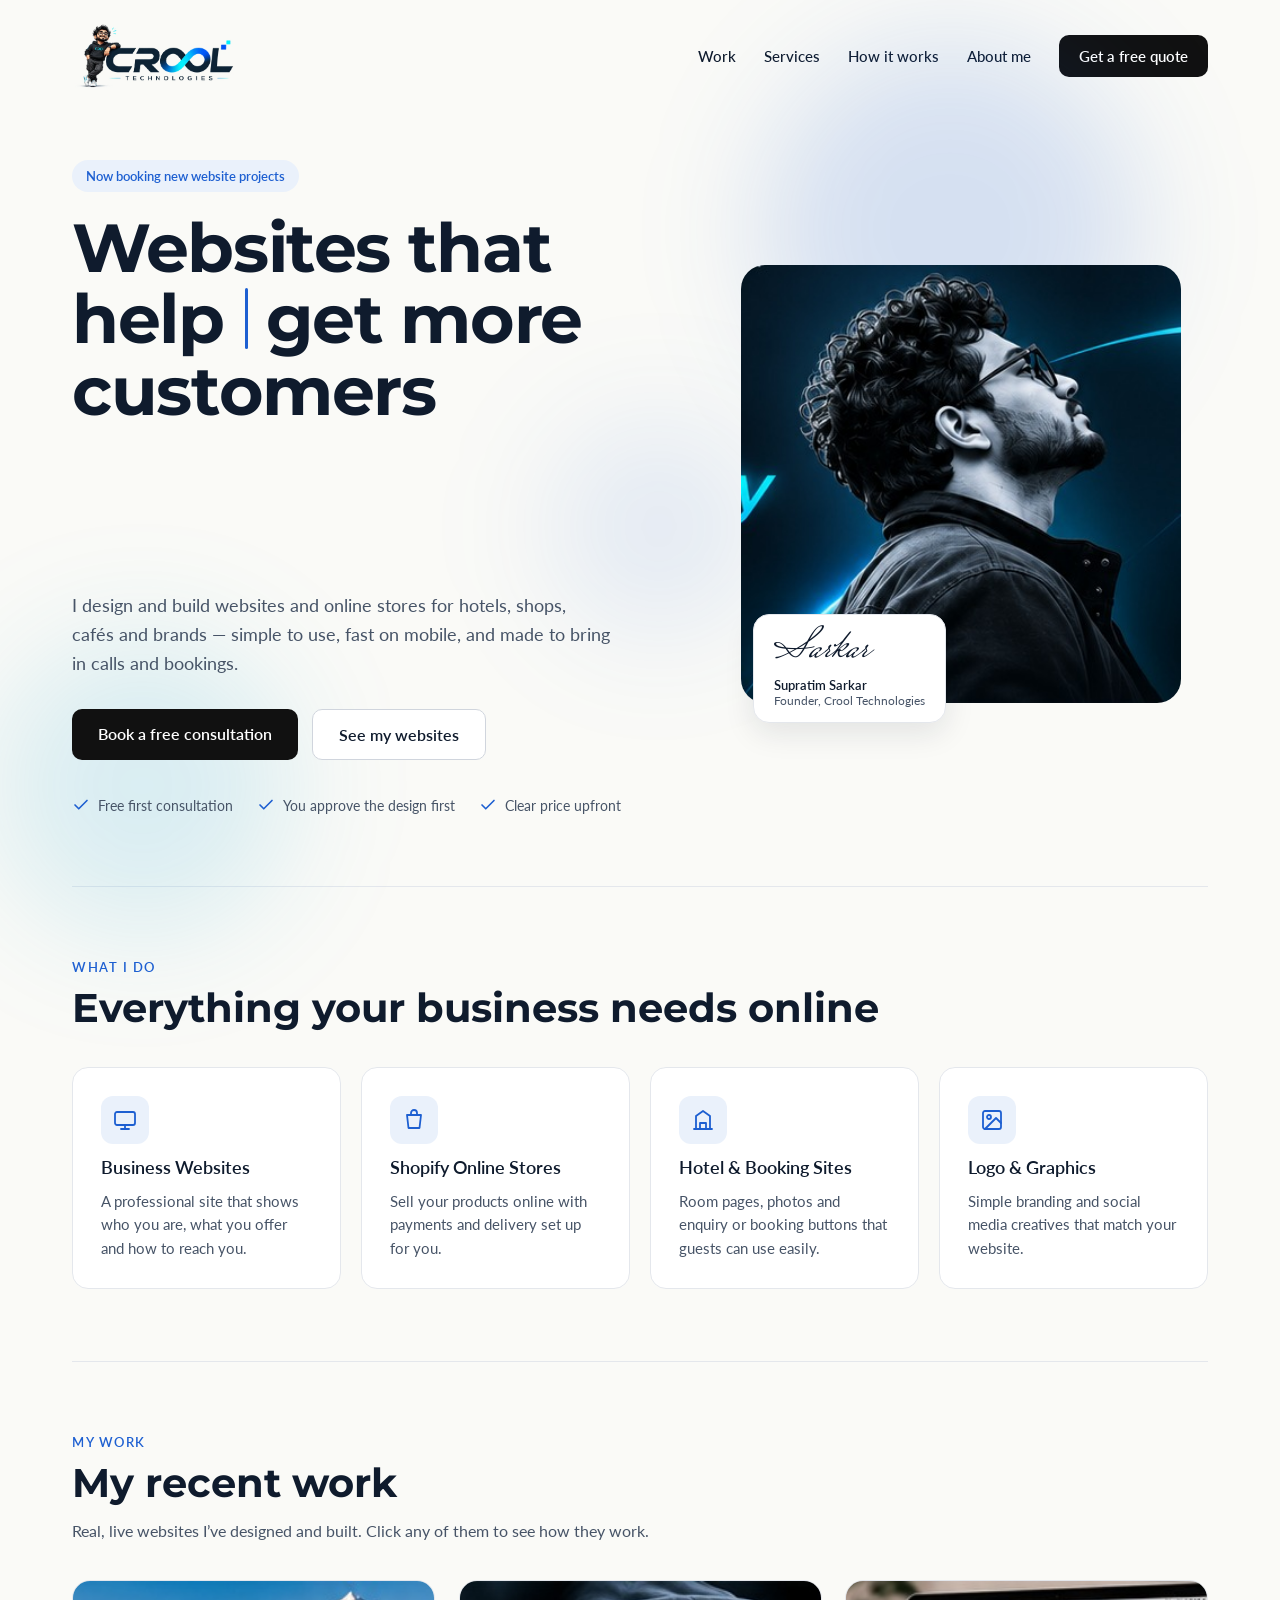
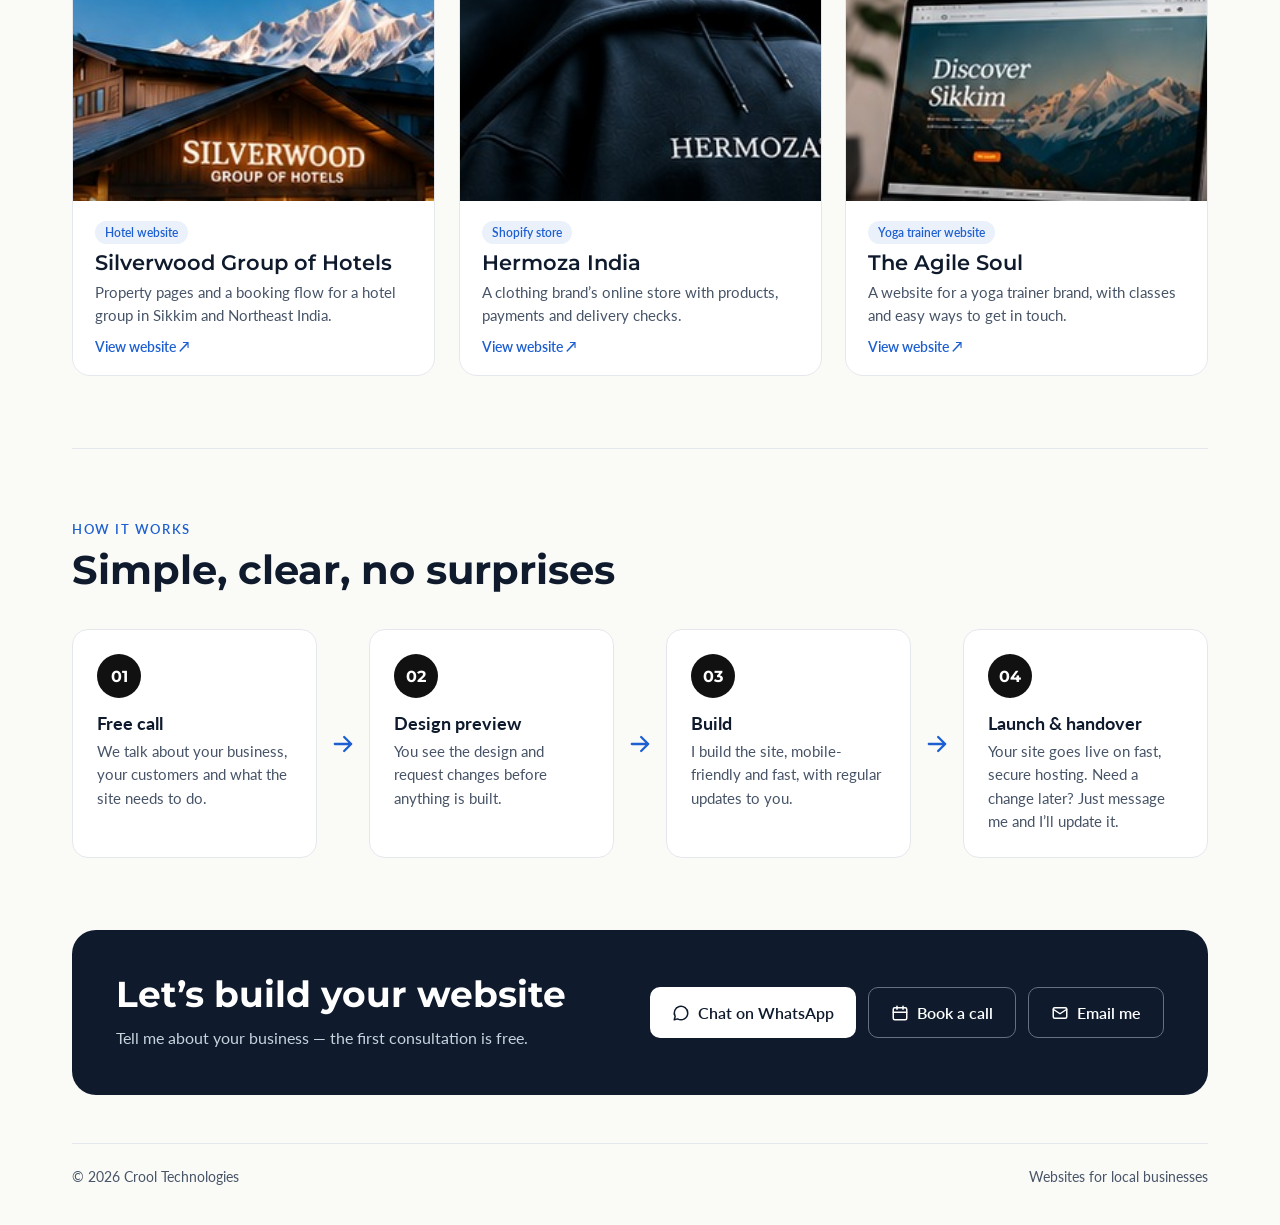
==== index.html @ 454e57e5 "Lock typing headline height; pause typing when off screen Co-Authored-By: Claude Opus 5.5 <noreply@a" ====
<!doctype html>
<html lang="en">
<head>
<meta charset="utf-8">
<meta name="viewport" content="width=device-width, initial-scale=1">
<title>Crool Technologies – Websites for Local Businesses</title>
<meta name="description" content="Crool Technologies by Supratim Sarkar builds websites and Shopify stores for local businesses – hotels, shops, cafés and brands. Free first consultation.">
<meta property="og:title" content="Crool Technologies – Websites for Local Businesses">
<meta property="og:description" content="Websites and online stores for hotels, shops, cafés and brands. Free first consultation.">
<meta property="og:image" content="assets/portrait.jpg">
<meta property="og:type" content="website">
<link rel="icon" href="assets/favicon.png">
<link rel="apple-touch-icon" href="assets/favicon.png">
<link rel="preconnect" href="https://fonts.googleapis.com">
<link rel="preconnect" href="https://fonts.gstatic.com" crossorigin>
<link rel="stylesheet" href="https://fonts.googleapis.com/css2?family=Lato:wght@400;700&family=Montserrat:wght@500;600;700&family=Mrs+Saint+Delafield&display=swap">
<style>
*{box-sizing:border-box}
html{scroll-behavior:smooth}
body{margin:0;background:#FAFAF7}
a{color:#1D5FD1;text-decoration:none}a:hover{color:#174BA6}
a[style*="background: #111111"]:hover{background:#333333 !important;color:#FFFFFF !important}
img{max-width:100%}

.site-header{display:flex;align-items:center;justify-content:space-between;gap:20px;padding:24px 0;position:relative}
.site-nav{display:flex;flex-wrap:wrap;align-items:center;gap:28px;font-size:15px;font-weight:500}
.menu-btn{display:none;background:none;border:1px solid #D0D5DD;border-radius:10px;width:46px;height:46px;align-items:center;justify-content:center;color:#0F1B2D;cursor:pointer}
.menu-btn .i-close{display:none}
.menu-btn[aria-expanded="true"] .i-open{display:none}
.menu-btn[aria-expanded="true"] .i-close{display:block}
.svc-grid{display:grid;grid-template-columns:repeat(4,minmax(0,1fr));gap:20px}
.svc-card{background:#FFF;border:1px solid #E4E7EC;border-radius:16px;padding:28px;display:flex;flex-direction:column;gap:12px}
.work-grid{display:grid;grid-template-columns:repeat(3,minmax(0,1fr));gap:24px}
.flow{list-style:none;margin:0;padding:0;display:flex;align-items:stretch;gap:12px}
.flow-step{flex:1 1 0;min-width:0;background:#FFF;border:1px solid #E4E7EC;border-radius:16px;padding:24px;position:relative}
.flow-num{display:inline-flex;align-items:center;justify-content:center;width:44px;height:44px;border-radius:999px;background:#111;color:#FFF;font-family:Montserrat,sans-serif;font-weight:700;font-size:16px}
.flow-step h3{margin:14px 0 6px;font-size:18px}
.flow-step p{margin:0;font-size:15px;line-height:1.55;color:#475467}
.flow-arrow{flex:0 0 auto;display:flex;align-items:center;color:#1D5FD1}
@media (max-width:1024px){
  .svc-grid{grid-template-columns:repeat(2,minmax(0,1fr))}
  .flow{flex-direction:column;align-items:stretch}
  .flow-arrow{justify-content:center;padding:2px 0}
  .flow-arrow svg{transform:rotate(90deg)}
}
@media (max-width:768px){
  .site-logo{height:50px !important}
  .menu-btn{display:flex}
  .site-nav{display:none;position:absolute;top:100%;left:0;right:0;z-index:50;flex-direction:column;align-items:stretch;gap:4px;background:#FFF;border:1px solid #E4E7EC;border-radius:16px;padding:12px;box-shadow:0 16px 40px rgba(15,27,45,.12)}
  .site-nav.open{display:flex}
  .site-nav a{padding:14px 12px !important;border-radius:10px;font-size:16px}
  .site-nav a:not([style*="#111111"]):hover{background:#F2F4F7}
  .site-nav a[style*="#111111"]{text-align:center;margin-top:6px}
  .hero-media{order:-1}
  .type-wrap{white-space:normal}
  .hero{gap:40px !important;padding-top:16px !important}
  .svc-grid{gap:12px}
  .svc-card{padding:18px;gap:10px}
  .svc-card h3{font-size:16px !important}
  .svc-card p{font-size:14px !important}
}
@media (max-width:768px){
  .work-grid{gap:10px}
  .work-card{border-radius:12px !important}
  .work-card img{height:96px !important}
  .work-card > div{padding:10px !important;gap:4px !important}
  .work-card > div > span,.work-card > div > div:nth-of-type(2){display:none !important}
  .work-card > div > div:first-of-type{font-size:13px !important;line-height:1.25}
  .work-card > div > div:last-of-type{font-size:12px !important;margin-top:2px !important}
}
@media (max-width:640px){
  section{padding-top:48px !important;padding-bottom:48px !important}
  #contact{padding:28px !important}
}
</style>
<script>if(!matchMedia('(prefers-reduced-motion: reduce)').matches)document.documentElement.classList.add('js-anim')</script>
<link rel="stylesheet" href="anim.css">
<script src="anim.js" defer></script>
</head>
<body>
<div style="font-family: Lato, system-ui, sans-serif; color: #0F1B2D; background: #FAFAF7; min-height: 100vh">
<div style="max-width: 1200px; margin: 0 auto; padding: 0 32px">

<header class="site-header">
<div style="display: flex; align-items: center; gap: 16px">
<a href="index.html" style="display: flex"><img src="assets/crool-logo.webp" alt="Crool Technologies" class="site-logo" width="507" height="200" style="height: 64px; width: auto; display: block"></a>
</div>
<button type="button" class="menu-btn" aria-label="Open menu" aria-expanded="false" aria-controls="site-nav">
<svg class="i-open" aria-hidden="true" width="26" height="26" viewBox="0 0 24 24" fill="none" stroke="currentColor" stroke-width="2" stroke-linecap="round"><path d="M4 7h16M4 12h16M4 17h16"></path></svg>
<svg class="i-close" aria-hidden="true" width="26" height="26" viewBox="0 0 24 24" fill="none" stroke="currentColor" stroke-width="2" stroke-linecap="round"><path d="M18 6 6 18M6 6l12 12"></path></svg>
</button>
<nav id="site-nav" class="site-nav" aria-label="Main">
<a href="#work" style="color: #0F1B2D; padding: 12px 0">Work</a>
<a href="#services" style="color: #0F1B2D; padding: 12px 0">Services</a>
<a href="#process" style="color: #0F1B2D; padding: 12px 0">How it works</a>
<a href="about.html" style="color: #0F1B2D; padding: 12px 0">About me</a>
<a href="#contact" style="background: #111111; color: #FFFFFF; font-weight: 600; border-radius: 10px; padding: 12px 20px">Get a free quote</a>
</nav>
</header>

<section class="hero" style="display: flex; flex-wrap: wrap; align-items: center; gap: 48px; padding: 48px 0 72px">
<span class="blob b1" data-parallax="-0.25" aria-hidden="true"></span><span class="blob b2" data-parallax="0.2" aria-hidden="true"></span><span class="blob b3" data-parallax="-0.12" aria-hidden="true"></span>
<div style="flex: 1 1 480px; min-width: 0">
<p style="display: inline-block; margin: 0 0 20px; font-size: 13px; font-weight: 600; color: #1D5FD1; background: #EAF1FB; border-radius: 999px; padding: 8px 14px">Now booking new website projects</p>
<h1 class="type-h1" aria-label="Websites that help local businesses get more customers" style="margin: 0; font-family: Montserrat, sans-serif; font-weight: 700; font-size: clamp(40px, 5.4vw, 68px); line-height: 1.05; letter-spacing: -0.02em">Websites that help <span class="type-wrap" aria-hidden="true"><span class="type-text" data-words="local businesses|dental clinics|make-up studios|crochet artists|fitness trainers|online stores">local businesses</span><span class="type-caret"></span></span> get more customers</h1>
<p style="margin: 22px 0 0; max-width: 540px; font-size: 18px; line-height: 1.6; color: #475467">I design and build websites and online stores for hotels, shops, cafés and brands — simple to use, fast on mobile, and made to bring in calls and bookings.</p>
<div style="display: flex; flex-wrap: wrap; gap: 14px; margin-top: 32px">
<a href="#book" data-open-booking style="background: #111111; color: #FFFFFF; font-weight: 600; border-radius: 10px; padding: 15px 26px">Book a free consultation</a>
<a href="#work" style="color: #0F1B2D; font-weight: 600; border: 1px solid #D0D5DD; background: #FFFFFF; border-radius: 10px; padding: 15px 26px">See my websites</a>
</div>
<div style="display: flex; flex-wrap: wrap; gap: 24px; margin-top: 36px; font-size: 14px; color: #475467">
<span style="display: flex; align-items: center; gap: 8px"><svg aria-hidden="true" width="18" height="18" viewBox="0 0 24 24" fill="none" stroke="#1D5FD1" stroke-width="2.2" stroke-linecap="round" stroke-linejoin="round"><path d="M20 6 9 17l-5-5"></path></svg>Free first consultation</span>
<span style="display: flex; align-items: center; gap: 8px"><svg aria-hidden="true" width="18" height="18" viewBox="0 0 24 24" fill="none" stroke="#1D5FD1" stroke-width="2.2" stroke-linecap="round" stroke-linejoin="round"><path d="M20 6 9 17l-5-5"></path></svg>You approve the design first</span>
<span style="display: flex; align-items: center; gap: 8px"><svg aria-hidden="true" width="18" height="18" viewBox="0 0 24 24" fill="none" stroke="#1D5FD1" stroke-width="2.2" stroke-linecap="round" stroke-linejoin="round"><path d="M20 6 9 17l-5-5"></path></svg>Clear price upfront</span>
</div>
</div>
<div class="hero-media" style="flex: 1 1 380px; min-width: 0; display: flex; justify-content: center">
<div data-parallax="-0.08" style="position: relative; width: 100%; max-width: 440px">
<img src="assets/portrait.jpg" alt="Supratim Sarkar" style="width: 100%; height: auto; display: block; border-radius: 24px">
<div style="position: absolute; left: 12px; bottom: -20px; background: #FFFFFF; border: 1px solid #E4E7EC; border-radius: 16px; padding: 14px 20px; box-shadow: 0 10px 30px rgba(15,27,45,0.10)">
<div style="font-family: 'Mrs Saint Delafield', cursive; font-size: 44px; line-height: 1; color: #0F1B2D">Sarkar</div>
<div style="font-size: 13px; font-weight: 600; margin-top: 4px">Supratim Sarkar</div>
<div style="font-size: 12px; color: #475467">Founder, Crool Technologies</div>
</div>
</div>
</div>
</section>

<section id="services" style="padding: 72px 0; border-top: 1px solid #E4E7EC">
<p style="margin: 0 0 10px; font-size: 13px; font-weight: 600; letter-spacing: 0.12em; color: #1D5FD1">WHAT I DO</p>
<h2 style="margin: 0 0 36px; font-family: Montserrat, sans-serif; font-size: 40px; line-height: 1.15">Everything your business needs online</h2>
<div class="svc-grid">
<div class="svc-card">
<div style="width: 48px; height: 48px; border-radius: 12px; background: #EAF1FB; display: flex; align-items: center; justify-content: center"><svg aria-hidden="true" width="24" height="24" viewBox="0 0 24 24" fill="none" stroke="#1D5FD1" stroke-width="1.8" stroke-linecap="round" stroke-linejoin="round"><rect x="2" y="4" width="20" height="13" rx="2"></rect><path d="M8 21h8M12 17v4"></path></svg></div>
<h3 style="margin: 0; font-size: 18px; font-weight: 600">Business Websites</h3>
<p style="margin: 0; font-size: 15px; line-height: 1.55; color: #475467">A professional site that shows who you are, what you offer and how to reach you.</p>
</div>
<div class="svc-card">
<div style="width: 48px; height: 48px; border-radius: 12px; background: #EAF1FB; display: flex; align-items: center; justify-content: center"><svg aria-hidden="true" width="24" height="24" viewBox="0 0 24 24" fill="none" stroke="#1D5FD1" stroke-width="1.8" stroke-linecap="round" stroke-linejoin="round"><path d="M5 7h14l-1.5 13h-11z"></path><path d="M9 7V5a3 3 0 0 1 6 0v2"></path></svg></div>
<h3 style="margin: 0; font-size: 18px; font-weight: 600">Shopify Online Stores</h3>
<p style="margin: 0; font-size: 15px; line-height: 1.55; color: #475467">Sell your products online with payments and delivery set up for you.</p>
</div>
<div class="svc-card">
<div style="width: 48px; height: 48px; border-radius: 12px; background: #EAF1FB; display: flex; align-items: center; justify-content: center"><svg aria-hidden="true" width="24" height="24" viewBox="0 0 24 24" fill="none" stroke="#1D5FD1" stroke-width="1.8" stroke-linecap="round" stroke-linejoin="round"><path d="M3 21h18M5 21V8l7-5 7 5v13"></path><path d="M9 21v-6h6v6"></path></svg></div>
<h3 style="margin: 0; font-size: 18px; font-weight: 600">Hotel &amp; Booking Sites</h3>
<p style="margin: 0; font-size: 15px; line-height: 1.55; color: #475467">Room pages, photos and enquiry or booking buttons that guests can use easily.</p>
</div>
<div class="svc-card">
<div style="width: 48px; height: 48px; border-radius: 12px; background: #EAF1FB; display: flex; align-items: center; justify-content: center"><svg aria-hidden="true" width="24" height="24" viewBox="0 0 24 24" fill="none" stroke="#1D5FD1" stroke-width="1.8" stroke-linecap="round" stroke-linejoin="round"><rect x="3" y="3" width="18" height="18" rx="2"></rect><circle cx="9" cy="9" r="2"></circle><path d="m21 15-5-5L5 21"></path></svg></div>
<h3 style="margin: 0; font-size: 18px; font-weight: 600">Logo &amp; Graphics</h3>
<p style="margin: 0; font-size: 15px; line-height: 1.55; color: #475467">Simple branding and social media creatives that match your website.</p>
</div>
</div>
</section>

<section id="work" style="padding: 72px 0; border-top: 1px solid #E4E7EC">
<p style="margin: 0 0 10px; font-size: 13px; font-weight: 600; letter-spacing: 0.12em; color: #1D5FD1">MY WORK</p>
<h2 style="margin: 0 0 12px; font-family: Montserrat, sans-serif; font-size: 40px; line-height: 1.15">My recent work</h2>
<p style="margin: 0 0 36px; max-width: 620px; font-size: 16px; line-height: 1.6; color: #475467">Real, live websites I’ve designed and built. Click any of them to see how they work.</p>
<div class="work-grid">
<a href="https://www.silverwoodhotels.com" target="_blank" rel="noopener" class="work-card" style="display: block; color: #0F1B2D; background: #FFFFFF; border: 1px solid #E4E7EC; border-radius: 18px; overflow: hidden">
<img loading="lazy" src="assets/silverwood.jpg" alt="Silverwood Group of Hotels website" style="width: 100%; height: 220px; object-fit: cover; display: block">
<div style="padding: 20px 22px; display: flex; flex-direction: column; gap: 6px">
<span style="align-self: flex-start; font-size: 12px; font-weight: 600; color: #1D5FD1; background: #EAF1FB; border-radius: 999px; padding: 4px 10px">Hotel website</span>
<div style="font-family: Montserrat, sans-serif; font-size: 21px; font-weight: 600">Silverwood Group of Hotels</div>
<div style="font-size: 15px; line-height: 1.5; color: #475467">Property pages and a booking flow for a hotel group in Sikkim and Northeast India.</div>
<div style="font-size: 14px; font-weight: 600; color: #1D5FD1; margin-top: 6px">View website ↗</div>
</div>
</a>
<a href="https://www.hermozaindia.com" target="_blank" rel="noopener" class="work-card" style="display: block; color: #0F1B2D; background: #FFFFFF; border: 1px solid #E4E7EC; border-radius: 18px; overflow: hidden">
<img loading="lazy" src="assets/hermoza.jpg" alt="Hermoza India Shopify store" style="width: 100%; height: 220px; object-fit: cover; display: block">
<div style="padding: 20px 22px; display: flex; flex-direction: column; gap: 6px">
<span style="align-self: flex-start; font-size: 12px; font-weight: 600; color: #1D5FD1; background: #EAF1FB; border-radius: 999px; padding: 4px 10px">Shopify store</span>
<div style="font-family: Montserrat, sans-serif; font-size: 21px; font-weight: 600">Hermoza India</div>
<div style="font-size: 15px; line-height: 1.5; color: #475467">A clothing brand’s online store with products, payments and delivery checks.</div>
<div style="font-size: 14px; font-weight: 600; color: #1D5FD1; margin-top: 6px">View website ↗</div>
</div>
</a>
<a href="https://www.theagilesoul.com" target="_blank" rel="noopener" class="work-card" style="display: block; color: #0F1B2D; background: #FFFFFF; border: 1px solid #E4E7EC; border-radius: 18px; overflow: hidden">
<img loading="lazy" src="assets/sikkim.jpg" alt="The Agile Soul yoga website" style="width: 100%; height: 220px; object-fit: cover; display: block">
<div style="padding: 20px 22px; display: flex; flex-direction: column; gap: 6px">
<span style="align-self: flex-start; font-size: 12px; font-weight: 600; color: #1D5FD1; background: #EAF1FB; border-radius: 999px; padding: 4px 10px">Yoga trainer website</span>
<div style="font-family: Montserrat, sans-serif; font-size: 21px; font-weight: 600">The Agile Soul</div>
<div style="font-size: 15px; line-height: 1.5; color: #475467">A website for a yoga trainer brand, with classes and easy ways to get in touch.</div>
<div style="font-size: 14px; font-weight: 600; color: #1D5FD1; margin-top: 6px">View website ↗</div>
</div>
</a>
</div>
</section>

<section id="process" style="padding: 72px 0; border-top: 1px solid #E4E7EC">
<p style="margin: 0 0 10px; font-size: 13px; font-weight: 600; letter-spacing: 0.12em; color: #1D5FD1">HOW IT WORKS</p>
<h2 style="margin: 0 0 36px; font-family: Montserrat, sans-serif; font-size: 40px; line-height: 1.15">Simple, clear, no surprises</h2>
<ol class="flow">
<li class="flow-step"><span class="flow-num">01</span><h3>Free call</h3><p>We talk about your business, your customers and what the site needs to do.</p></li>
<li class="flow-arrow" aria-hidden="true"><svg width="28" height="28" viewBox="0 0 24 24" fill="none" stroke="currentColor" stroke-width="2" stroke-linecap="round" stroke-linejoin="round"><path d="M5 12h14M13 6l6 6-6 6"></path></svg></li>
<li class="flow-step"><span class="flow-num">02</span><h3>Design preview</h3><p>You see the design and request changes before anything is built.</p></li>
<li class="flow-arrow" aria-hidden="true"><svg width="28" height="28" viewBox="0 0 24 24" fill="none" stroke="currentColor" stroke-width="2" stroke-linecap="round" stroke-linejoin="round"><path d="M5 12h14M13 6l6 6-6 6"></path></svg></li>
<li class="flow-step"><span class="flow-num">03</span><h3>Build</h3><p>I build the site, mobile-friendly and fast, with regular updates to you.</p></li>
<li class="flow-arrow" aria-hidden="true"><svg width="28" height="28" viewBox="0 0 24 24" fill="none" stroke="currentColor" stroke-width="2" stroke-linecap="round" stroke-linejoin="round"><path d="M5 12h14M13 6l6 6-6 6"></path></svg></li>
<li class="flow-step"><span class="flow-num">04</span><h3>Launch &amp; handover</h3><p>Your site goes live on fast, secure hosting. Need a change later? Just message me and I’ll update it.</p></li>
</ol>
</section>



<section id="contact" style="display: flex; flex-wrap: wrap; gap: 28px; align-items: center; justify-content: space-between; padding: 44px; margin-bottom: 48px; border-radius: 24px; background: #0F1B2D; color: #FFFFFF">
<div style="flex: 1 1 360px">
<h2 style="margin: 0 0 10px; font-family: Montserrat, sans-serif; font-size: 36px; line-height: 1.15">Let’s build your website</h2>
<p style="margin: 0; font-size: 16px; line-height: 1.6; color: #C7D2DE">Tell me about your business — the first consultation is free.</p>
</div>
<div style="display: flex; flex-wrap: wrap; gap: 12px">
<a href="https://wa.me/919676737016" style="display: flex; align-items: center; gap: 8px; background: #FFFFFF; color: #0F1B2D; font-weight: 600; border-radius: 10px; padding: 15px 22px"><svg aria-hidden="true" width="18" height="18" viewBox="0 0 24 24" fill="none" stroke="currentColor" stroke-width="2" stroke-linecap="round" stroke-linejoin="round"><path d="M21 12a9 9 0 0 1-13.5 7.8L3 21l1.2-4.4A9 9 0 1 1 21 12z"></path></svg>Chat on WhatsApp</a>
<a href="#book" data-open-booking style="display: flex; align-items: center; gap: 8px; color: #FFFFFF; font-weight: 600; border: 1px solid #667085; border-radius: 10px; padding: 15px 22px"><svg aria-hidden="true" width="18" height="18" viewBox="0 0 24 24" fill="none" stroke="currentColor" stroke-width="2" stroke-linecap="round" stroke-linejoin="round"><rect x="3" y="5" width="18" height="16" rx="2"></rect><path d="M16 3v4M8 3v4M3 11h18"></path></svg>Book a call</a>
<a href="mailto:supratimsarkar1@gmail.com" style="display: flex; align-items: center; gap: 8px; color: #FFFFFF; font-weight: 600; border: 1px solid #667085; border-radius: 10px; padding: 15px 22px"><svg aria-hidden="true" width="18" height="18" viewBox="0 0 24 24" fill="none" stroke="currentColor" stroke-width="2" stroke-linecap="round" stroke-linejoin="round"><rect x="3" y="5" width="18" height="14" rx="2"></rect><path d="m3 7 9 6 9-6"></path></svg>Email me</a>
</div>
</section>

<footer style="display: flex; flex-wrap: wrap; justify-content: space-between; gap: 12px; padding: 24px 0 40px; border-top: 1px solid #E4E7EC; font-size: 14px; color: #475467">
<span>© 2026 Crool Technologies</span>
<span>Websites for local businesses</span>
</footer>

</div>
</div>
<dialog id="booking" aria-labelledby="booking-title">
<form id="booking-form" novalidate>
<div class="bk-head">
<h2 id="booking-title">Book a call</h2>
<button type="button" class="bk-close" aria-label="Close" data-close-booking>
<svg aria-hidden="true" width="22" height="22" viewBox="0 0 24 24" fill="none" stroke="currentColor" stroke-width="2" stroke-linecap="round"><path d="M18 6 6 18M6 6l12 12"></path></svg>
</button>
</div>
<p class="bk-sub">Fill this in and tap <strong>Book now</strong>. WhatsApp will open with your details ready to send.</p>

<div class="bk-row">
<div class="bk-field"><label for="bk-first">First name</label><input id="bk-first" name="first" autocomplete="given-name" required></div>
<div class="bk-field"><label for="bk-last">Last name</label><input id="bk-last" name="last" autocomplete="family-name" required></div>
</div>

<div class="bk-field">
<label for="bk-country">Country</label>
<select id="bk-country" name="country" required><option value="">Loading…</option></select>
</div>

<div class="bk-row">
<div class="bk-field">
<label for="bk-state">State</label>
<select id="bk-state" name="state" required disabled><option value="">Select country first</option></select>
<input id="bk-state-text" name="state_text" placeholder="Type your state" hidden>
</div>
<div class="bk-field">
<label for="bk-city">City</label>
<select id="bk-city" name="city" required disabled><option value="">Select state first</option></select>
<input id="bk-city-text" name="city_text" placeholder="Type your city" hidden>
</div>
</div>

<div class="bk-field">
<label for="bk-phone">WhatsApp number</label>
<div class="bk-phone"><span id="bk-dial">+91</span><input id="bk-phone" name="phone" type="tel" inputmode="numeric" autocomplete="tel-national" placeholder="98765 43210" required></div>
</div>

<div class="bk-field">
<label for="bk-type">Business type</label>
<select id="bk-type" name="type" required>
<option value="">Select your business type</option>
<option>Dental clinic</option>
<option>Make-up studio</option>
<option>Crochet artist</option>
<option>Fitness trainer</option>
<option>E-commerce</option>
<option value="Others">Others</option>
</select>
<input id="bk-type-other" name="type_other" placeholder="Tell me your business type" hidden>
</div>

<fieldset class="bk-field">
<legend>Service needed <span class="bk-hint">(choose one or more)</span></legend>
<div class="bk-checks">
<label><input type="checkbox" name="service" value="Website"> Website</label>
<label><input type="checkbox" name="service" value="Online store"> Online store</label>
<label><input type="checkbox" name="service" value="Banners / flyers"> Banners / flyers</label>
<label><input type="checkbox" name="service" value="Social media posts"> Social media posts</label>
<label id="bk-reels" hidden><input type="checkbox" name="service" value="Reels"> Reels</label>
</div>
</fieldset>

<p id="bk-error" class="bk-error" role="alert"></p>
<button type="submit" class="bk-submit">Book now</button>
</form>
</dialog>

<style>
#booking{border:none;border-radius:20px;padding:0;width:min(560px,calc(100vw - 24px));max-height:calc(100vh - 24px);color:#0F1B2D;font-family:Lato,system-ui,sans-serif;box-shadow:0 24px 60px rgba(15,27,45,.25)}
#booking::backdrop{background:rgba(15,27,45,.55)}
#booking form{padding:28px;display:flex;flex-direction:column;gap:16px}
.bk-head{display:flex;justify-content:space-between;align-items:center}
.bk-head h2{margin:0;font-family:Montserrat,sans-serif;font-size:28px}
.bk-close{background:none;border:none;color:#475467;width:44px;height:44px;border-radius:10px;cursor:pointer;display:flex;align-items:center;justify-content:center}
.bk-close:hover{background:#F2F4F7}
.bk-sub{margin:-6px 0 0;font-size:15px;line-height:1.5;color:#475467}
.bk-row{display:grid;grid-template-columns:repeat(2,minmax(0,1fr));gap:14px}
.bk-field{display:flex;flex-direction:column;gap:6px;border:none;margin:0;padding:0;min-width:0}
.bk-field label,.bk-field legend{font-size:14px;font-weight:600;padding:0}
.bk-hint{font-weight:400;color:#475467}
#booking input:not([type=checkbox]),#booking select{font:inherit;font-size:16px;color:#0F1B2D;background:#FFF;border:1px solid #D0D5DD;border-radius:10px;padding:12px 14px;width:100%;box-sizing:border-box;min-height:46px}
#booking input:focus,#booking select:focus{outline:2px solid #1D5FD1;outline-offset:1px;border-color:#1D5FD1}
#booking select:disabled{background:#F2F4F7;color:#667085}
.bk-phone{display:flex;align-items:stretch}
.bk-phone span{display:flex;align-items:center;padding:0 12px;border:1px solid #D0D5DD;border-right:none;border-radius:10px 0 0 10px;background:#F2F4F7;font-size:16px;color:#475467}
.bk-phone input{border-radius:0 10px 10px 0 !important}
.bk-checks{display:grid;grid-template-columns:repeat(2,minmax(0,1fr));gap:8px;margin-top:8px}
.bk-checks label{display:flex;align-items:center;gap:10px;font-weight:500;font-size:15px;border:1px solid #D0D5DD;border-radius:10px;padding:12px;cursor:pointer;min-height:44px;box-sizing:border-box}
.bk-checks label:has(input:checked){border-color:#1D5FD1;background:#EAF1FB}
.bk-checks input{width:18px;height:18px;accent-color:#1D5FD1;margin:0}
.bk-checks label[hidden]{display:none}
.bk-error{margin:0;color:#B42318;font-size:14px;min-height:1px}
.bk-submit{font:inherit;font-size:16px;font-weight:600;background:#111111;color:#FFF;border:none;border-radius:10px;padding:15px;cursor:pointer;min-height:48px}
.bk-submit:hover{background:#333}
.bk-open{font:inherit;cursor:pointer}
@media (max-width:520px){.bk-row,.bk-checks{grid-template-columns:1fr}#booking form{padding:22px}}
</style>

<script>
(function(){
  var WA_NUMBER = '919676737016';
  var dlg = document.getElementById('booking');
  var form = document.getElementById('booking-form');
  var $ = function(id){ return document.getElementById(id); };
  var country = $('bk-country'), state = $('bk-state'), city = $('bk-city');
  var stateText = $('bk-state-text'), cityText = $('bk-city-text');
  var countries = [], states = [], loaded = false;

  function opts(sel, list, placeholder){
    sel.innerHTML = '';
    var o = document.createElement('option'); o.value = ''; o.textContent = placeholder; sel.appendChild(o);
    list.forEach(function(v){ var x = document.createElement('option'); x.value = v; x.textContent = v; sel.appendChild(x); });
  }
  function useText(sel, input, on){
    sel.hidden = on; sel.disabled = on || sel.disabled; sel.required = !on;
    input.hidden = !on; input.required = on; if(!on) input.value = '';
  }
  function cityName(){ return city.hidden ? cityText.value.trim() : city.value; }
  function updateReels(){
    var show = cityName().toLowerCase() === 'siliguri';
    var box = $('bk-reels'); box.hidden = !show;
    if(!show) box.querySelector('input').checked = false;
  }

  function loadCountries(){
    if(loaded) return; loaded = true;
    fetch('data/countries.json').then(function(r){ return r.json(); }).then(function(list){
      countries = list.sort(function(a,b){ return a.n.localeCompare(b.n); });
      country.innerHTML = '';
      var o = document.createElement('option'); o.value=''; o.textContent='Select your country'; country.appendChild(o);
      countries.forEach(function(c){ var x=document.createElement('option'); x.value=c.c; x.textContent=c.n; country.appendChild(x); });
      country.value = 'IN'; onCountry();
    }).catch(function(){ loaded = false; country.innerHTML = '<option value="">Could not load. Close and try again.</option>'; });
  }

  function onCountry(){
    var c = countries.find(function(x){ return x.c === country.value; });
    $('bk-dial').textContent = c && c.p ? '+' + c.p : '+';
    states = [];
    useText(state, stateText, false); useText(city, cityText, false);
    opts(state, [], c ? 'Loading…' : 'Select country first'); state.disabled = true;
    opts(city, [], 'Select state first'); city.disabled = true;
    updateReels();
    if(!c) return;
    fetch('data/' + c.c + '.json').then(function(r){ return r.json(); }).then(function(list){
      if(country.value !== c.c) return;
      states = list;
      if(!list.length){ useText(state, stateText, true); useText(city, cityText, true); return; }
      opts(state, list.map(function(s){ return s.n; }), 'Select your state'); state.disabled = false;
    }).catch(function(){ useText(state, stateText, true); useText(city, cityText, true); });
  }

  function onState(){
    var s = states.find(function(x){ return x.n === state.value; });
    useText(city, cityText, false);
    if(!s){ opts(city, [], 'Select state first'); city.disabled = true; updateReels(); return; }
    if(!s.ci.length){ useText(city, cityText, true); updateReels(); return; }
    opts(city, s.ci, 'Select your city'); city.disabled = false; updateReels();
  }

  country.addEventListener('change', onCountry);
  state.addEventListener('change', onState);
  city.addEventListener('change', updateReels);
  cityText.addEventListener('input', updateReels);
  $('bk-type').addEventListener('change', function(){
    var other = this.value === 'Others', f = $('bk-type-other');
    f.hidden = !other; f.required = other; if(other) f.focus(); else f.value = '';
  });

  document.querySelectorAll('[data-open-booking]').forEach(function(b){
    b.addEventListener('click', function(e){ e.preventDefault(); loadCountries(); dlg.showModal(); $('bk-first').focus(); });
  });
  document.querySelectorAll('[data-close-booking]').forEach(function(b){ b.addEventListener('click', function(){ dlg.close(); }); });
  dlg.addEventListener('click', function(e){ if(e.target === dlg) dlg.close(); });
  if(location.hash === '#book'){ loadCountries(); dlg.showModal(); history.replaceState(null, '', location.pathname); }

  function listJoin(a){
    if(a.length < 2) return a.join('');
    return a.slice(0, -1).join(', ') + ' and ' + a[a.length - 1];
  }

  form.addEventListener('submit', function(e){
    e.preventDefault();
    var err = $('bk-error'); err.textContent = '';
    var first = $('bk-first').value.trim(), last = $('bk-last').value.trim();
    var phone = $('bk-phone').value.replace(/[^0-9]/g, '');
    var type = $('bk-type').value === 'Others' ? $('bk-type-other').value.trim() : $('bk-type').value;
    var cName = country.value ? country.options[country.selectedIndex].text : '';
    var sName = state.hidden ? stateText.value.trim() : state.value;
    var ctName = cityName();
    var services = Array.prototype.map.call(form.querySelectorAll('input[name=service]:checked'), function(i){ return i.value; });

    var missing = [];
    if(!first) missing.push('first name');
    if(!last) missing.push('last name');
    if(!cName) missing.push('country');
    if(!sName) missing.push('state');
    if(!ctName) missing.push('city');
    if(phone.length < 6 || phone.length > 15) missing.push('a valid WhatsApp number');
    if(!type) missing.push('business type');
    if(!services.length) missing.push('at least one service');
    if(missing.length){ err.textContent = 'Please add your ' + listJoin(missing) + '.'; return; }

    var msg = [
      'Hello Sarkar,',
      '',
      'I would like to book a call to discuss a project with Crool Technologies. Here are my details:',
      '',
      '*Name:* ' + first + ' ' + last,
      '*WhatsApp:* ' + $('bk-dial').textContent + ' ' + phone,
      '*Business type:* ' + type,
      '*Location:* ' + ctName + ', ' + sName + ', ' + cName,
      '*Services needed:* ' + listJoin(services),
      '',
      'Please let me know a convenient time for the call.',
      '',
      'Thank you,',
      first
    ].join('\n');

    window.open('https://wa.me/' + WA_NUMBER + '?text=' + encodeURIComponent(msg), '_blank', 'noopener');
    dlg.close();
  });
})();
</script>


<script>
(function(){
  var btn=document.querySelector('.menu-btn'), nav=document.getElementById('site-nav');
  if(!btn||!nav) return;
  function set(open){ nav.classList.toggle('open',open); btn.setAttribute('aria-expanded',open); btn.setAttribute('aria-label',open?'Close menu':'Open menu'); }
  btn.addEventListener('click',function(){ set(!nav.classList.contains('open')); });
  nav.addEventListener('click',function(e){ if(e.target.closest('a')) set(false); });
  document.addEventListener('keydown',function(e){ if(e.key==='Escape') set(false); });
  document.addEventListener('click',function(e){ if(!e.target.closest('.site-header')) set(false); });
})();
</script>
</body>
</html>
---- anim.css ----
/* Crool animations: scroll reveal, typing headline, parallax depth */
html,body{overflow-x:clip}

/* 1. Scroll reveal */
.js-anim [data-reveal]{opacity:0;transform:translateY(28px);transition:opacity .7s cubic-bezier(.2,.7,.2,1),transform .7s cubic-bezier(.2,.7,.2,1);transition-delay:var(--d,0ms);will-change:opacity,transform}
.js-anim [data-reveal="left"]{transform:translateX(-36px)}
.js-anim [data-reveal="right"]{transform:translateX(36px)}
.js-anim [data-reveal="zoom"]{transform:scale(.94)}
.js-anim [data-reveal].in{opacity:1;transform:none}
.js-anim .rw{display:inline-block;opacity:0;transform:translateY(.45em);transition:opacity .6s ease,transform .6s cubic-bezier(.2,.7,.2,1);transition-delay:var(--d,0ms)}
.js-anim .words-in .rw{opacity:1;transform:none}

/* 4. Typing headline */
.type-wrap{white-space:nowrap}
.type-text{color:#1D5FD1}
.type-caret{display:inline-block;width:3px;height:.9em;margin-left:4px;background:#1D5FD1;vertical-align:-.08em;border-radius:2px;animation:caret 1s steps(1) infinite}
@keyframes caret{50%{opacity:0}}

/* 5. Parallax depth */
.hero,.about-hero{position:relative;isolation:isolate}
.blob{position:absolute;z-index:-1;border-radius:50%;filter:blur(60px);pointer-events:none;will-change:transform}
.blob.b1{width:380px;height:380px;background:rgba(29,95,209,.16);top:-60px;right:6%}
.blob.b2{width:300px;height:300px;background:rgba(27,163,214,.14);bottom:-40px;left:-80px}
.blob.b3{width:220px;height:220px;background:rgba(29,95,209,.10);top:40%;left:42%}
[data-parallax]{will-change:transform}

/* Hover zoom on portfolio images */
.work-card{transition:transform .35s ease,box-shadow .35s ease}
.work-card img{transition:transform .6s cubic-bezier(.2,.7,.2,1)}
.work-card:hover img{transform:scale(1.07)}
.work-card:hover{transform:translateY(-4px);box-shadow:0 18px 40px rgba(15,27,45,.12)}
.svc-card,.flow-step,.hobbies-strip .pillar{transition:transform .3s ease,box-shadow .3s ease}
.svc-card:hover,.flow-step:hover{transform:translateY(-4px);box-shadow:0 14px 34px rgba(15,27,45,.08)}

@media (prefers-reduced-motion:reduce){
  .js-anim [data-reveal],.js-anim .rw{opacity:1 !important;transform:none !important;transition:none !important}
  [data-parallax],.blob{transform:none !important}
  .type-caret{animation:none}
  .work-card,.work-card img,.svc-card,.flow-step{transition:none !important}
  .work-card:hover img,.work-card:hover,.svc-card:hover,.flow-step:hover{transform:none}
}
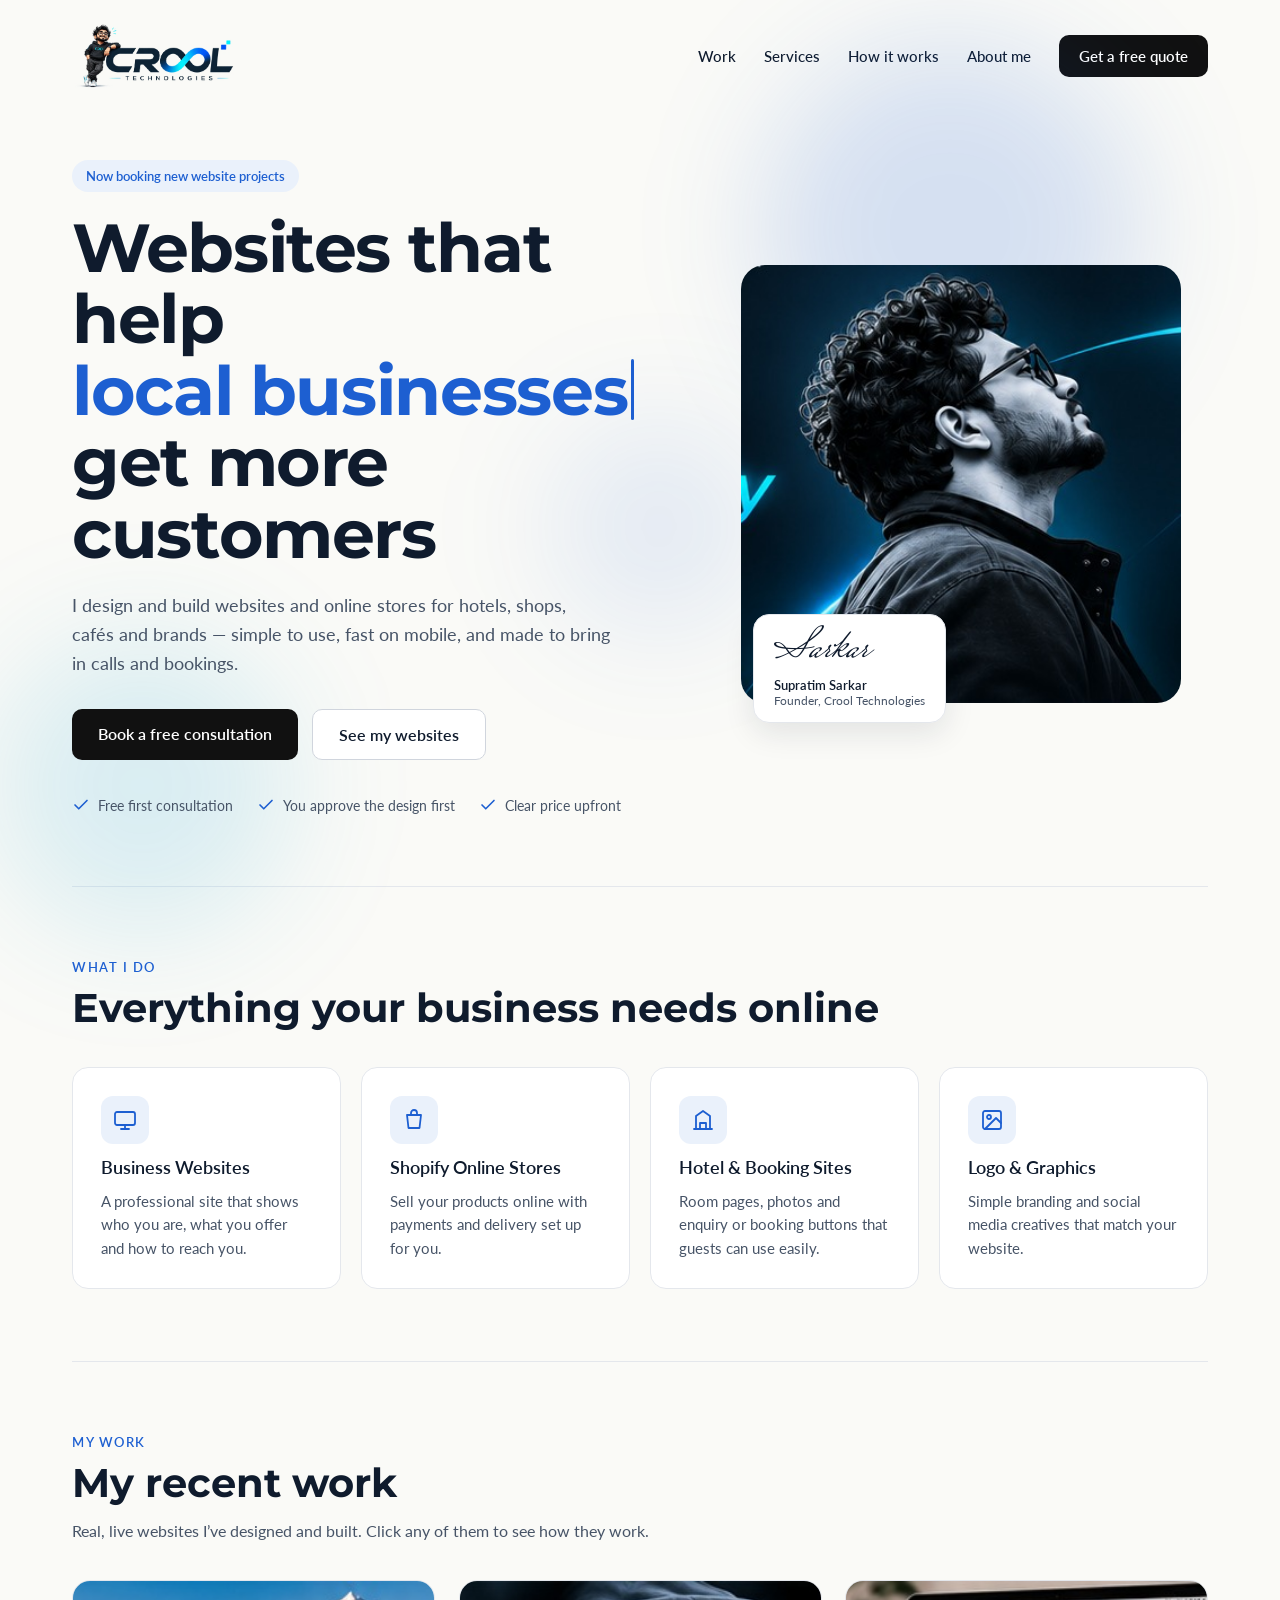
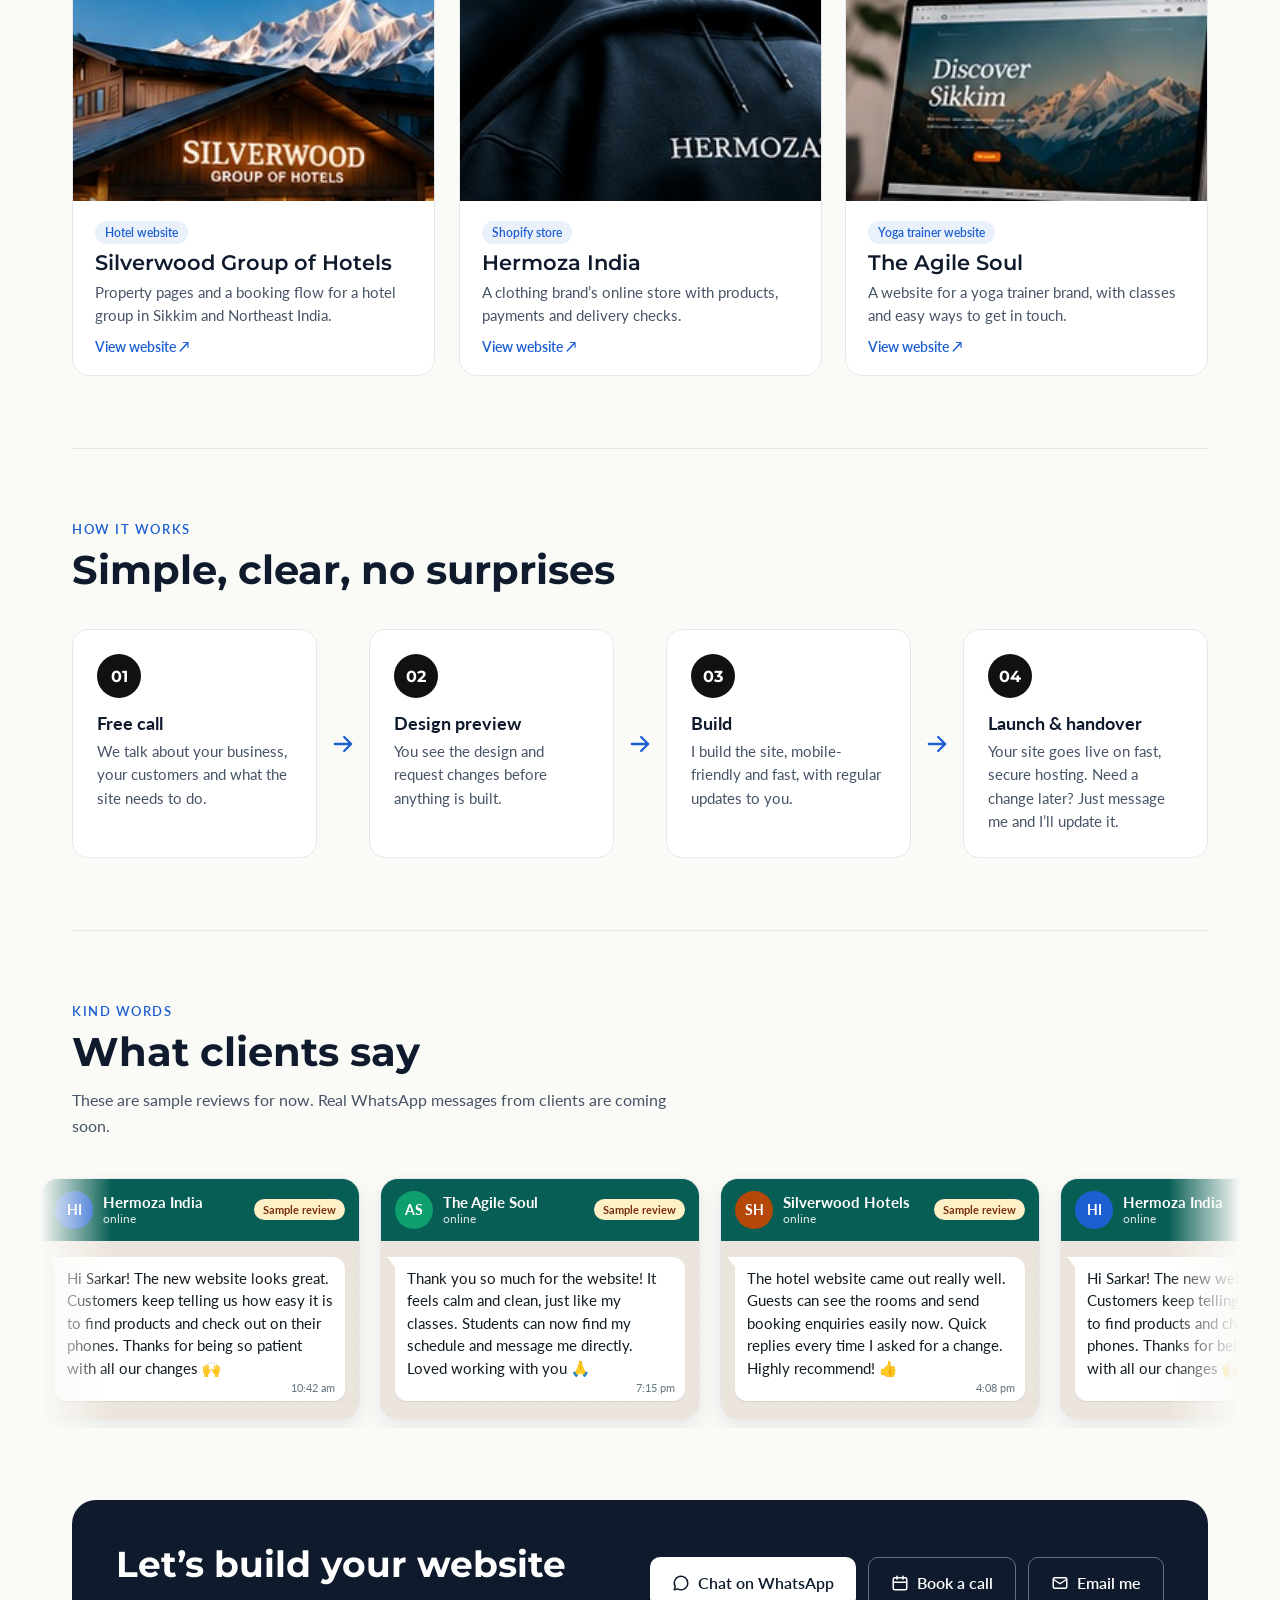
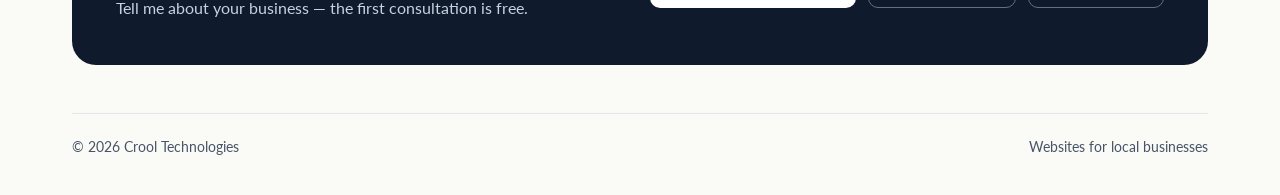
==== commit c7685a33: "Add scrolling reviews section with clearly labelled sample reviews Co-Authored-By: Claude Opus 5.5 <" ====
--- a/index.html
+++ b/index.html
@@ -21,6 +21,24 @@
 a{color:#1D5FD1;text-decoration:none}a:hover{color:#174BA6}
 a[style*="background: #111111"]:hover{background:#333333 !important;color:#FFFFFF !important}
 img{max-width:100%}
+
+.marquee{position:relative;overflow:hidden;margin:0 -32px;padding:8px 0;-webkit-mask-image:linear-gradient(90deg,transparent,#000 6%,#000 94%,transparent);mask-image:linear-gradient(90deg,transparent,#000 6%,#000 94%,transparent)}
+.marquee-track{display:flex;width:max-content;animation:marquee 45s linear infinite}
+.marquee:hover .marquee-track,.marquee:focus-within .marquee-track,.marquee.paused .marquee-track{animation-play-state:paused}
+.marquee-group{display:flex;gap:20px;padding-right:20px}
+@keyframes marquee{to{transform:translateX(-50%)}}
+.wa-card{margin:0;width:320px;flex:0 0 auto;border-radius:18px;overflow:hidden;background:#ECE5DD;box-shadow:0 8px 24px rgba(15,27,45,.08);border:1px solid #E4E7EC}
+.wa-top{display:flex;align-items:center;gap:10px;background:#075E54;color:#FFF;padding:12px 14px}
+.wa-av{width:38px;height:38px;border-radius:50%;display:flex;align-items:center;justify-content:center;font-weight:700;font-size:14px;color:#FFF;flex:0 0 auto}
+.wa-name{font-weight:700;font-size:15px}
+.wa-status{font-size:12px;opacity:.85}
+.wa-sample{margin-left:auto;font-size:11px;font-weight:700;background:#FEF0C7;color:#7A2E0E;border-radius:999px;padding:4px 9px;white-space:nowrap}
+.wa-chat{padding:16px 14px 18px;min-height:150px;background-color:#ECE5DD;background-image:radial-gradient(rgba(0,0,0,.035) 1px,transparent 1px);background-size:14px 14px}
+.wa-bubble{margin:0;position:relative;background:#FFF;border-radius:0 12px 12px 12px;padding:10px 12px 22px;font-size:15px;line-height:1.5;color:#111B21;box-shadow:0 1px 1px rgba(0,0,0,.08)}
+.wa-bubble::before{content:"";position:absolute;left:-8px;top:0;border-top:10px solid #FFF;border-left:8px solid transparent}
+.wa-time{position:absolute;right:10px;bottom:5px;font-size:11px;color:#667781}
+@media (max-width:768px){.marquee{margin:0 -20px}.wa-card{width:270px}.wa-bubble{font-size:14px}.marquee-track{animation-duration:35s}}
+@media (prefers-reduced-motion:reduce){.marquee{overflow-x:auto;-webkit-mask-image:none;mask-image:none}.marquee-track{animation:none}.marquee-group[aria-hidden]{display:none}}
 
 .site-header{display:flex;align-items:center;justify-content:space-between;gap:20px;padding:24px 0;position:relative}
 .site-nav{display:flex;flex-wrap:wrap;align-items:center;gap:28px;font-size:15px;font-weight:500}
@@ -204,6 +222,54 @@
 
 
 
+<section id="reviews" style="padding: 72px 0; border-top: 1px solid #E4E7EC">
+<p style="margin: 0 0 10px; font-size: 13px; font-weight: 600; letter-spacing: 0.12em; color: #1D5FD1">KIND WORDS</p>
+<h2 style="margin: 0 0 12px; font-family: Montserrat, sans-serif; font-size: 40px; line-height: 1.15">What clients say</h2>
+<p style="margin: 0 0 32px; max-width: 620px; font-size: 16px; line-height: 1.6; color: #475467">These are sample reviews for now. Real WhatsApp messages from clients are coming soon.</p>
+<div class="marquee" aria-label="Sample client reviews">
+<div class="marquee-track">
+<div class="marquee-group"><figure class="wa-card">
+<div class="wa-top"><span class="wa-av" style="background:#1D5FD1">HI</span><div><div class="wa-name">Hermoza India</div><div class="wa-status">online</div></div><span class="wa-sample">Sample review</span></div>
+<div class="wa-chat"><blockquote class="wa-bubble">Hi Sarkar! The new website looks great. Customers keep telling us how easy it is to find products and check out on their phones. Thanks for being so patient with all our changes 🙌<span class="wa-time">10:42 am</span></blockquote></div>
+</figure><figure class="wa-card">
+<div class="wa-top"><span class="wa-av" style="background:#0E9F6E">AS</span><div><div class="wa-name">The Agile Soul</div><div class="wa-status">online</div></div><span class="wa-sample">Sample review</span></div>
+<div class="wa-chat"><blockquote class="wa-bubble">Thank you so much for the website! It feels calm and clean, just like my classes. Students can now find my schedule and message me directly. Loved working with you 🙏<span class="wa-time">7:15 pm</span></blockquote></div>
+</figure><figure class="wa-card">
+<div class="wa-top"><span class="wa-av" style="background:#B54708">SH</span><div><div class="wa-name">Silverwood Hotels</div><div class="wa-status">online</div></div><span class="wa-sample">Sample review</span></div>
+<div class="wa-chat"><blockquote class="wa-bubble">The hotel website came out really well. Guests can see the rooms and send booking enquiries easily now. Quick replies every time I asked for a change. Highly recommend! 👍<span class="wa-time">4:08 pm</span></blockquote></div>
+</figure><figure class="wa-card">
+<div class="wa-top"><span class="wa-av" style="background:#1D5FD1">HI</span><div><div class="wa-name">Hermoza India</div><div class="wa-status">online</div></div><span class="wa-sample">Sample review</span></div>
+<div class="wa-chat"><blockquote class="wa-bubble">Hi Sarkar! The new website looks great. Customers keep telling us how easy it is to find products and check out on their phones. Thanks for being so patient with all our changes 🙌<span class="wa-time">10:42 am</span></blockquote></div>
+</figure><figure class="wa-card">
+<div class="wa-top"><span class="wa-av" style="background:#0E9F6E">AS</span><div><div class="wa-name">The Agile Soul</div><div class="wa-status">online</div></div><span class="wa-sample">Sample review</span></div>
+<div class="wa-chat"><blockquote class="wa-bubble">Thank you so much for the website! It feels calm and clean, just like my classes. Students can now find my schedule and message me directly. Loved working with you 🙏<span class="wa-time">7:15 pm</span></blockquote></div>
+</figure><figure class="wa-card">
+<div class="wa-top"><span class="wa-av" style="background:#B54708">SH</span><div><div class="wa-name">Silverwood Hotels</div><div class="wa-status">online</div></div><span class="wa-sample">Sample review</span></div>
+<div class="wa-chat"><blockquote class="wa-bubble">The hotel website came out really well. Guests can see the rooms and send booking enquiries easily now. Quick replies every time I asked for a change. Highly recommend! 👍<span class="wa-time">4:08 pm</span></blockquote></div>
+</figure></div>
+<div class="marquee-group" aria-hidden="true"><figure class="wa-card">
+<div class="wa-top"><span class="wa-av" style="background:#1D5FD1">HI</span><div><div class="wa-name">Hermoza India</div><div class="wa-status">online</div></div><span class="wa-sample">Sample review</span></div>
+<div class="wa-chat"><blockquote class="wa-bubble">Hi Sarkar! The new website looks great. Customers keep telling us how easy it is to find products and check out on their phones. Thanks for being so patient with all our changes 🙌<span class="wa-time">10:42 am</span></blockquote></div>
+</figure><figure class="wa-card">
+<div class="wa-top"><span class="wa-av" style="background:#0E9F6E">AS</span><div><div class="wa-name">The Agile Soul</div><div class="wa-status">online</div></div><span class="wa-sample">Sample review</span></div>
+<div class="wa-chat"><blockquote class="wa-bubble">Thank you so much for the website! It feels calm and clean, just like my classes. Students can now find my schedule and message me directly. Loved working with you 🙏<span class="wa-time">7:15 pm</span></blockquote></div>
+</figure><figure class="wa-card">
+<div class="wa-top"><span class="wa-av" style="background:#B54708">SH</span><div><div class="wa-name">Silverwood Hotels</div><div class="wa-status">online</div></div><span class="wa-sample">Sample review</span></div>
+<div class="wa-chat"><blockquote class="wa-bubble">The hotel website came out really well. Guests can see the rooms and send booking enquiries easily now. Quick replies every time I asked for a change. Highly recommend! 👍<span class="wa-time">4:08 pm</span></blockquote></div>
+</figure><figure class="wa-card">
+<div class="wa-top"><span class="wa-av" style="background:#1D5FD1">HI</span><div><div class="wa-name">Hermoza India</div><div class="wa-status">online</div></div><span class="wa-sample">Sample review</span></div>
+<div class="wa-chat"><blockquote class="wa-bubble">Hi Sarkar! The new website looks great. Customers keep telling us how easy it is to find products and check out on their phones. Thanks for being so patient with all our changes 🙌<span class="wa-time">10:42 am</span></blockquote></div>
+</figure><figure class="wa-card">
+<div class="wa-top"><span class="wa-av" style="background:#0E9F6E">AS</span><div><div class="wa-name">The Agile Soul</div><div class="wa-status">online</div></div><span class="wa-sample">Sample review</span></div>
+<div class="wa-chat"><blockquote class="wa-bubble">Thank you so much for the website! It feels calm and clean, just like my classes. Students can now find my schedule and message me directly. Loved working with you 🙏<span class="wa-time">7:15 pm</span></blockquote></div>
+</figure><figure class="wa-card">
+<div class="wa-top"><span class="wa-av" style="background:#B54708">SH</span><div><div class="wa-name">Silverwood Hotels</div><div class="wa-status">online</div></div><span class="wa-sample">Sample review</span></div>
+<div class="wa-chat"><blockquote class="wa-bubble">The hotel website came out really well. Guests can see the rooms and send booking enquiries easily now. Quick replies every time I asked for a change. Highly recommend! 👍<span class="wa-time">4:08 pm</span></blockquote></div>
+</figure></div>
+</div>
+</div>
+</section>
+
 <section id="contact" style="display: flex; flex-wrap: wrap; gap: 28px; align-items: center; justify-content: space-between; padding: 44px; margin-bottom: 48px; border-radius: 24px; background: #0F1B2D; color: #FFFFFF">
 <div style="flex: 1 1 360px">
 <h2 style="margin: 0 0 10px; font-family: Montserrat, sans-serif; font-size: 36px; line-height: 1.15">Let’s build your website</h2>
@@ -462,5 +528,8 @@
   document.addEventListener('click',function(e){ if(!e.target.closest('.site-header')) set(false); });
 })();
 </script>
+<script>
+document.querySelectorAll('.marquee').forEach(function(m){ m.addEventListener('touchstart',function(){ m.classList.toggle('paused'); },{passive:true}); });
+</script>
 </body>
 </html>
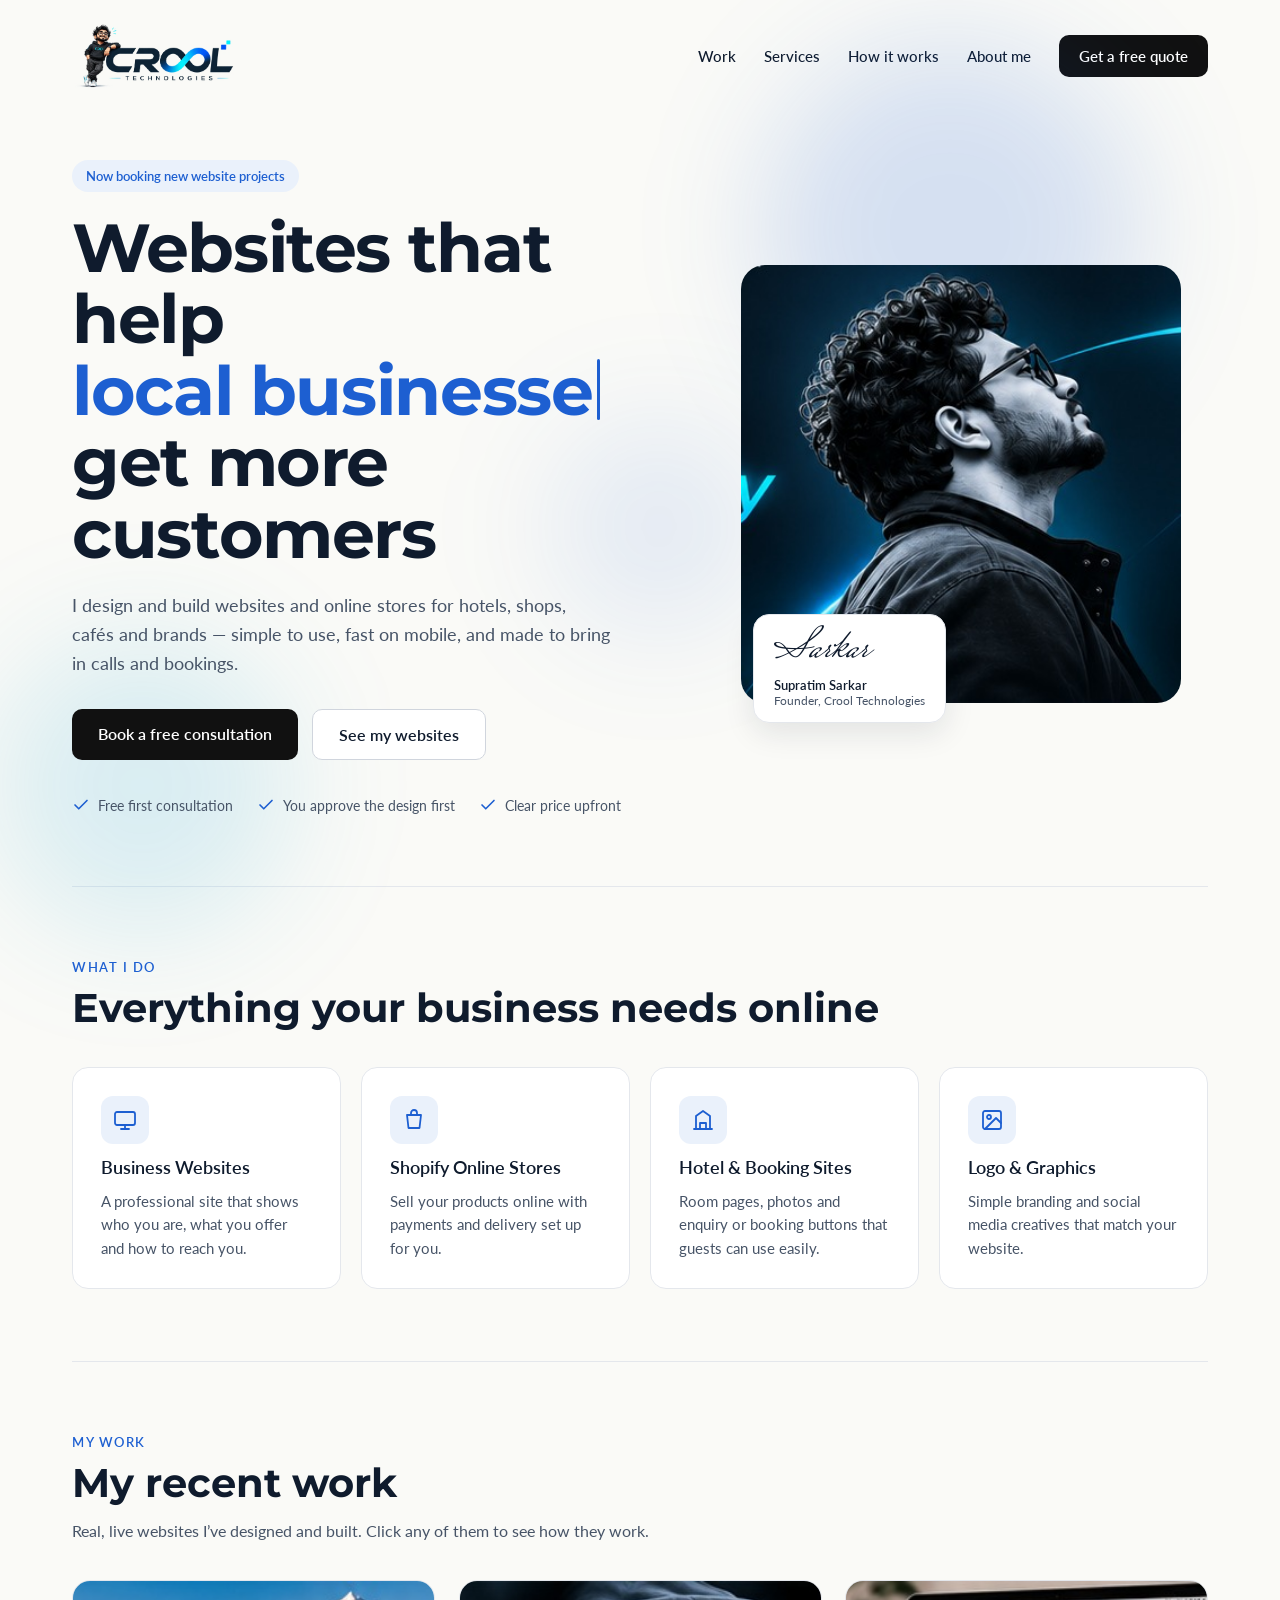
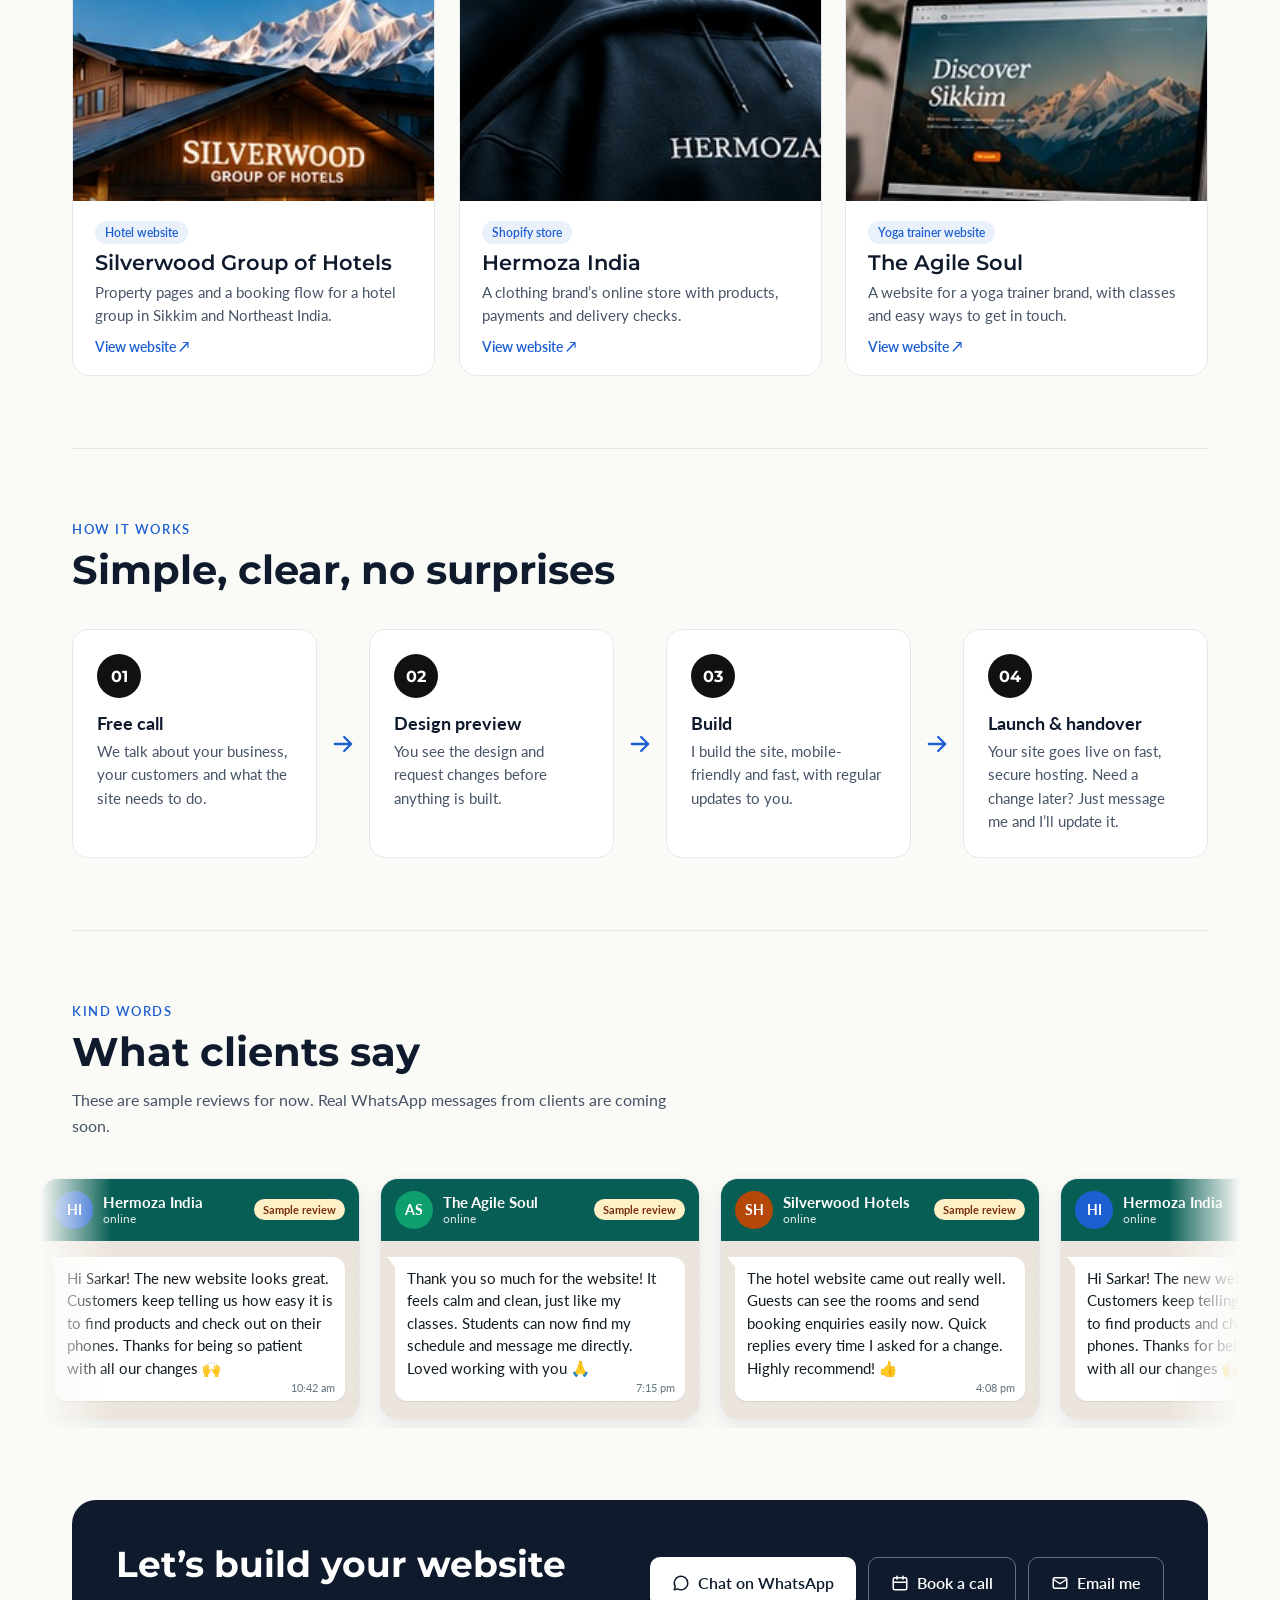
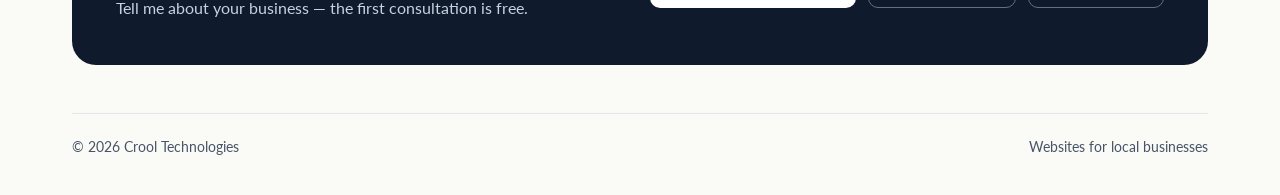
==== commit 9e8b3077: "Fix marquee edge on mobile Co-Authored-By: Claude Opus 5.5 <noreply@anthropic.com> Claude-Session: h" ====
--- a/index.html
+++ b/index.html
@@ -37,7 +37,7 @@
 .wa-bubble{margin:0;position:relative;background:#FFF;border-radius:0 12px 12px 12px;padding:10px 12px 22px;font-size:15px;line-height:1.5;color:#111B21;box-shadow:0 1px 1px rgba(0,0,0,.08)}
 .wa-bubble::before{content:"";position:absolute;left:-8px;top:0;border-top:10px solid #FFF;border-left:8px solid transparent}
 .wa-time{position:absolute;right:10px;bottom:5px;font-size:11px;color:#667781}
-@media (max-width:768px){.marquee{margin:0 -20px}.wa-card{width:270px}.wa-bubble{font-size:14px}.marquee-track{animation-duration:35s}}
+@media (max-width:768px){.wa-card{width:270px}.wa-bubble{font-size:14px}.marquee-track{animation-duration:35s}}
 @media (prefers-reduced-motion:reduce){.marquee{overflow-x:auto;-webkit-mask-image:none;mask-image:none}.marquee-track{animation:none}.marquee-group[aria-hidden]{display:none}}
 
 .site-header{display:flex;align-items:center;justify-content:space-between;gap:20px;padding:24px 0;position:relative}
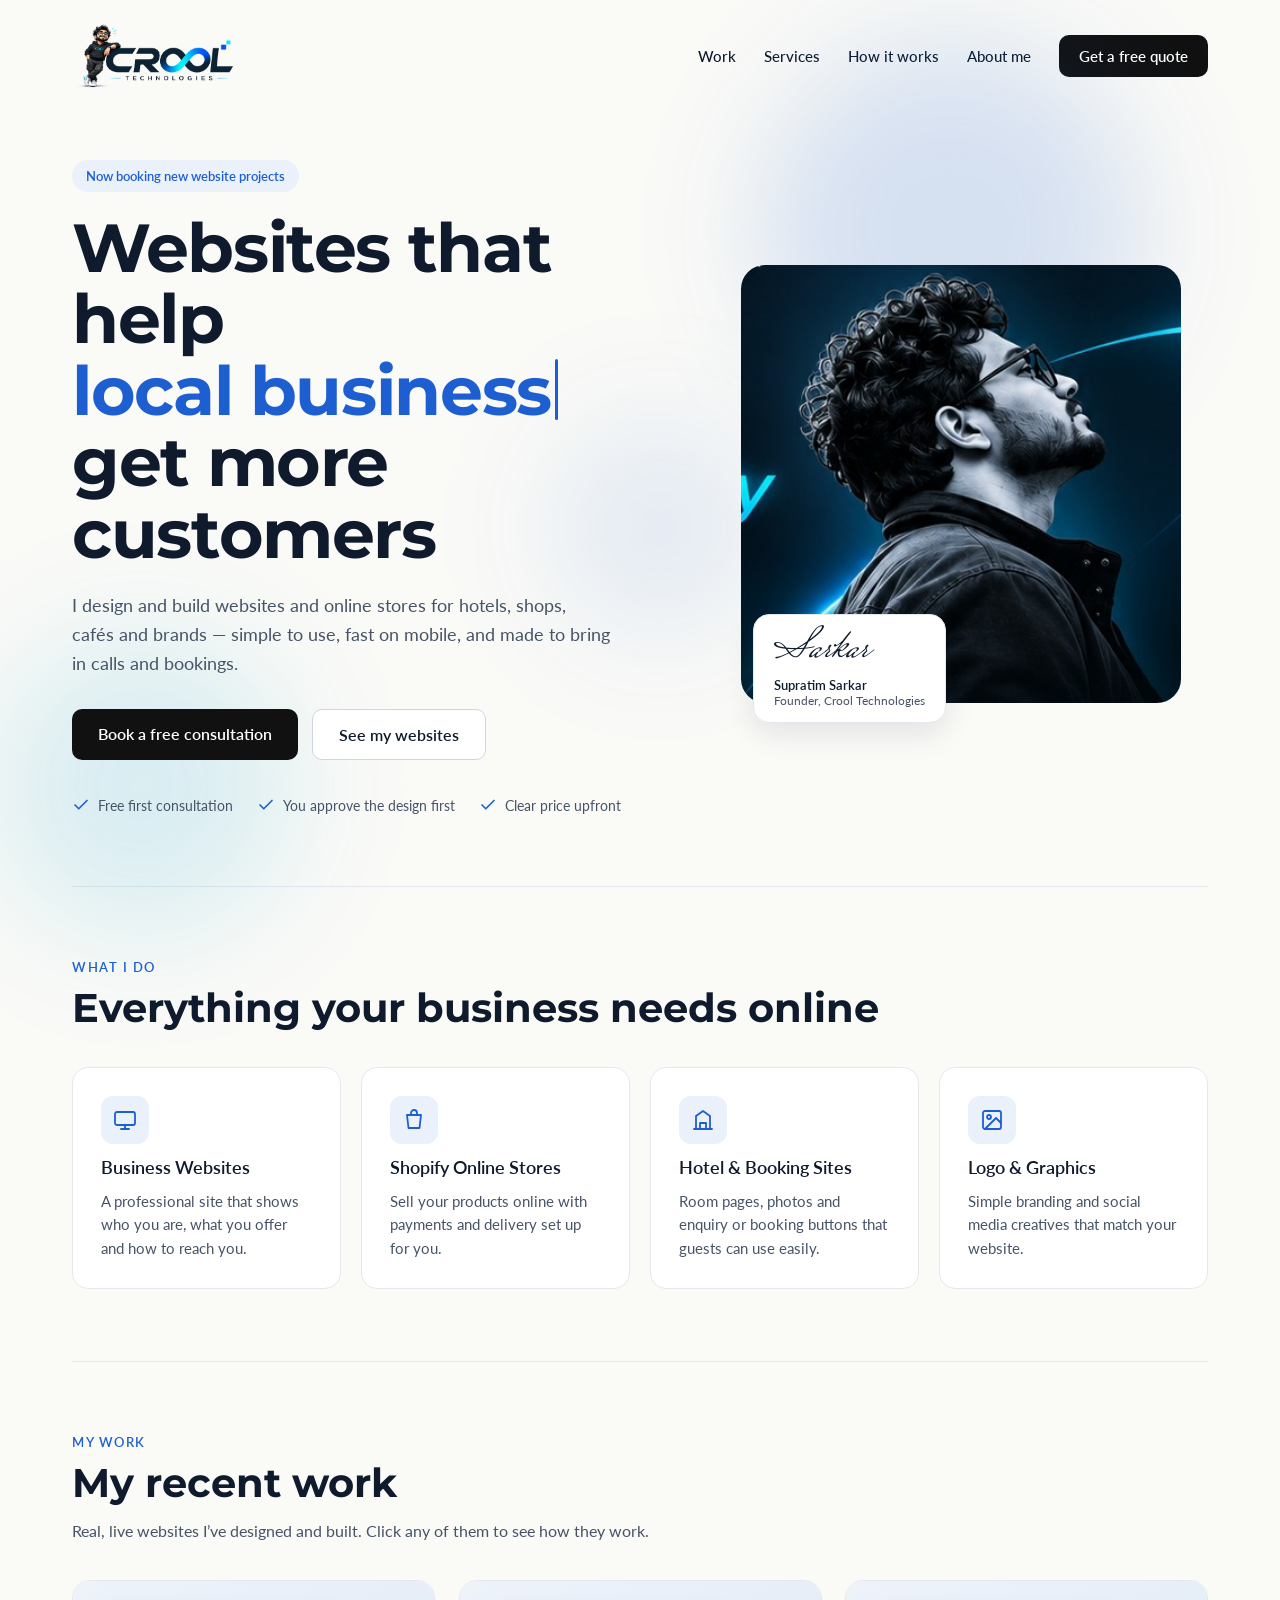
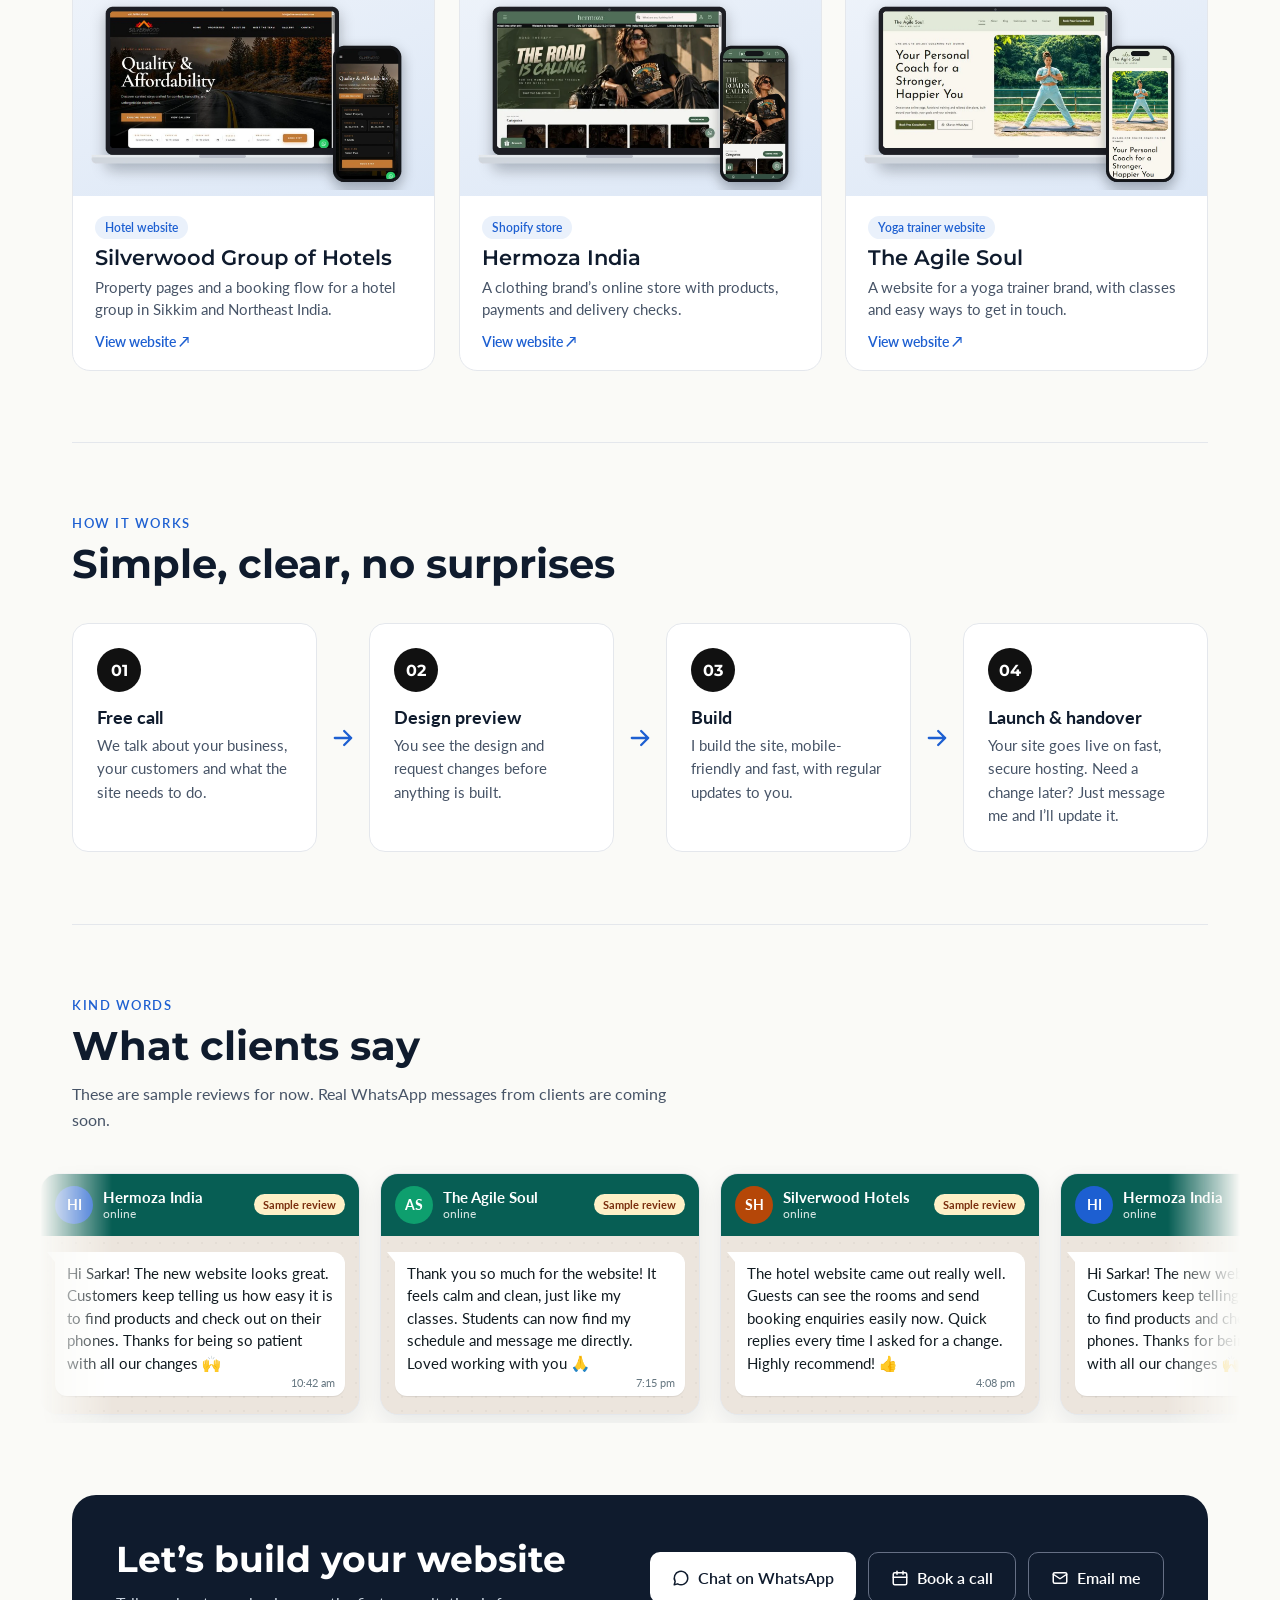
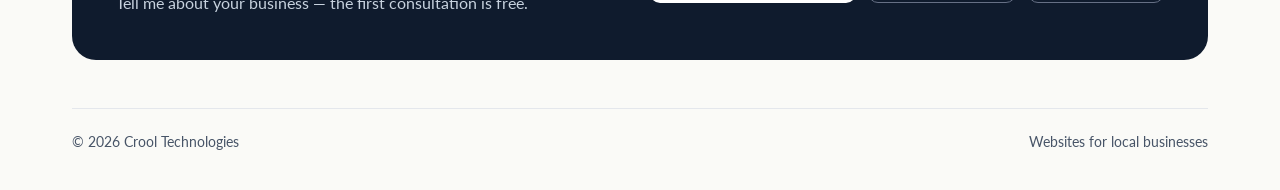
==== commit c20add5e: "Portfolio cards: laptop and phone mockups with real homepage screenshots Co-Authored-By: Claude Opus" ====
--- a/index.html
+++ b/index.html
@@ -80,7 +80,7 @@
 @media (max-width:768px){
   .work-grid{gap:10px}
   .work-card{border-radius:12px !important}
-  .work-card img{height:96px !important}
+  .work-card img{padding:6px 4px 2px !important}
   .work-card > div{padding:10px !important;gap:4px !important}
   .work-card > div > span,.work-card > div > div:nth-of-type(2){display:none !important}
   .work-card > div > div:first-of-type{font-size:13px !important;line-height:1.25}
@@ -177,7 +177,7 @@
 <p style="margin: 0 0 36px; max-width: 620px; font-size: 16px; line-height: 1.6; color: #475467">Real, live websites I’ve designed and built. Click any of them to see how they work.</p>
 <div class="work-grid">
 <a href="https://www.silverwoodhotels.com" target="_blank" rel="noopener" class="work-card" style="display: block; color: #0F1B2D; background: #FFFFFF; border: 1px solid #E4E7EC; border-radius: 18px; overflow: hidden">
-<img loading="lazy" src="assets/silverwood.jpg" alt="Silverwood Group of Hotels website" style="width: 100%; height: 220px; object-fit: cover; display: block">
+<img loading="lazy" src="assets/work-silverwood.webp" alt="Silverwood Hotels website on a laptop and a phone" width="1260" height="750" style="width: 100%; height: auto; aspect-ratio: 1260 / 750; object-fit: contain; display: block; background: linear-gradient(160deg, #EEF3FA, #DCE7F6); padding: 14px 12px 6px; box-sizing: border-box">
 <div style="padding: 20px 22px; display: flex; flex-direction: column; gap: 6px">
 <span style="align-self: flex-start; font-size: 12px; font-weight: 600; color: #1D5FD1; background: #EAF1FB; border-radius: 999px; padding: 4px 10px">Hotel website</span>
 <div style="font-family: Montserrat, sans-serif; font-size: 21px; font-weight: 600">Silverwood Group of Hotels</div>
@@ -186,7 +186,7 @@
 </div>
 </a>
 <a href="https://www.hermozaindia.com" target="_blank" rel="noopener" class="work-card" style="display: block; color: #0F1B2D; background: #FFFFFF; border: 1px solid #E4E7EC; border-radius: 18px; overflow: hidden">
-<img loading="lazy" src="assets/hermoza.jpg" alt="Hermoza India Shopify store" style="width: 100%; height: 220px; object-fit: cover; display: block">
+<img loading="lazy" src="assets/work-hermoza.webp" alt="Hermoza India store on a laptop and a phone" width="1260" height="750" style="width: 100%; height: auto; aspect-ratio: 1260 / 750; object-fit: contain; display: block; background: linear-gradient(160deg, #EEF3FA, #DCE7F6); padding: 14px 12px 6px; box-sizing: border-box">
 <div style="padding: 20px 22px; display: flex; flex-direction: column; gap: 6px">
 <span style="align-self: flex-start; font-size: 12px; font-weight: 600; color: #1D5FD1; background: #EAF1FB; border-radius: 999px; padding: 4px 10px">Shopify store</span>
 <div style="font-family: Montserrat, sans-serif; font-size: 21px; font-weight: 600">Hermoza India</div>
@@ -195,7 +195,7 @@
 </div>
 </a>
 <a href="https://www.theagilesoul.com" target="_blank" rel="noopener" class="work-card" style="display: block; color: #0F1B2D; background: #FFFFFF; border: 1px solid #E4E7EC; border-radius: 18px; overflow: hidden">
-<img loading="lazy" src="assets/sikkim.jpg" alt="The Agile Soul yoga website" style="width: 100%; height: 220px; object-fit: cover; display: block">
+<img loading="lazy" src="assets/work-agile.webp" alt="The Agile Soul website on a laptop and a phone" width="1260" height="750" style="width: 100%; height: auto; aspect-ratio: 1260 / 750; object-fit: contain; display: block; background: linear-gradient(160deg, #EEF3FA, #DCE7F6); padding: 14px 12px 6px; box-sizing: border-box">
 <div style="padding: 20px 22px; display: flex; flex-direction: column; gap: 6px">
 <span style="align-self: flex-start; font-size: 12px; font-weight: 600; color: #1D5FD1; background: #EAF1FB; border-radius: 999px; padding: 4px 10px">Yoga trainer website</span>
 <div style="font-family: Montserrat, sans-serif; font-size: 21px; font-weight: 600">The Agile Soul</div>
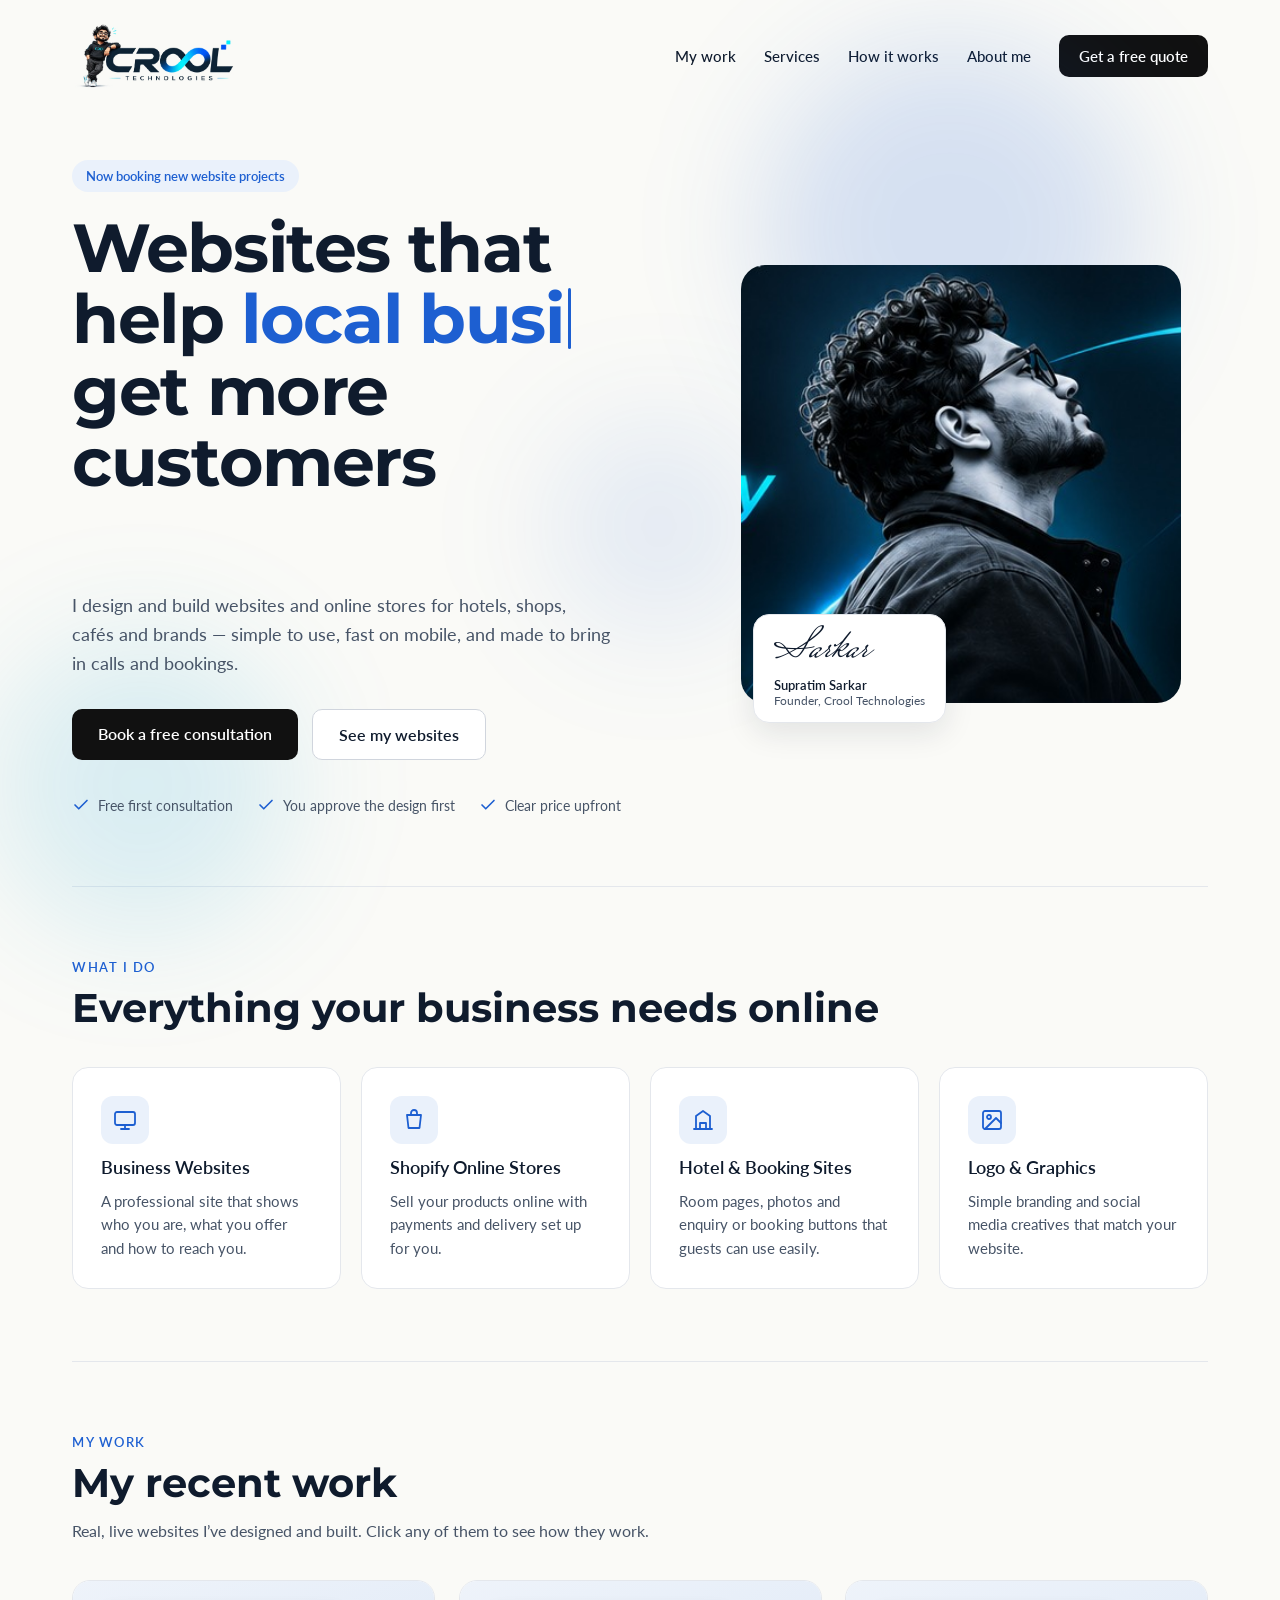
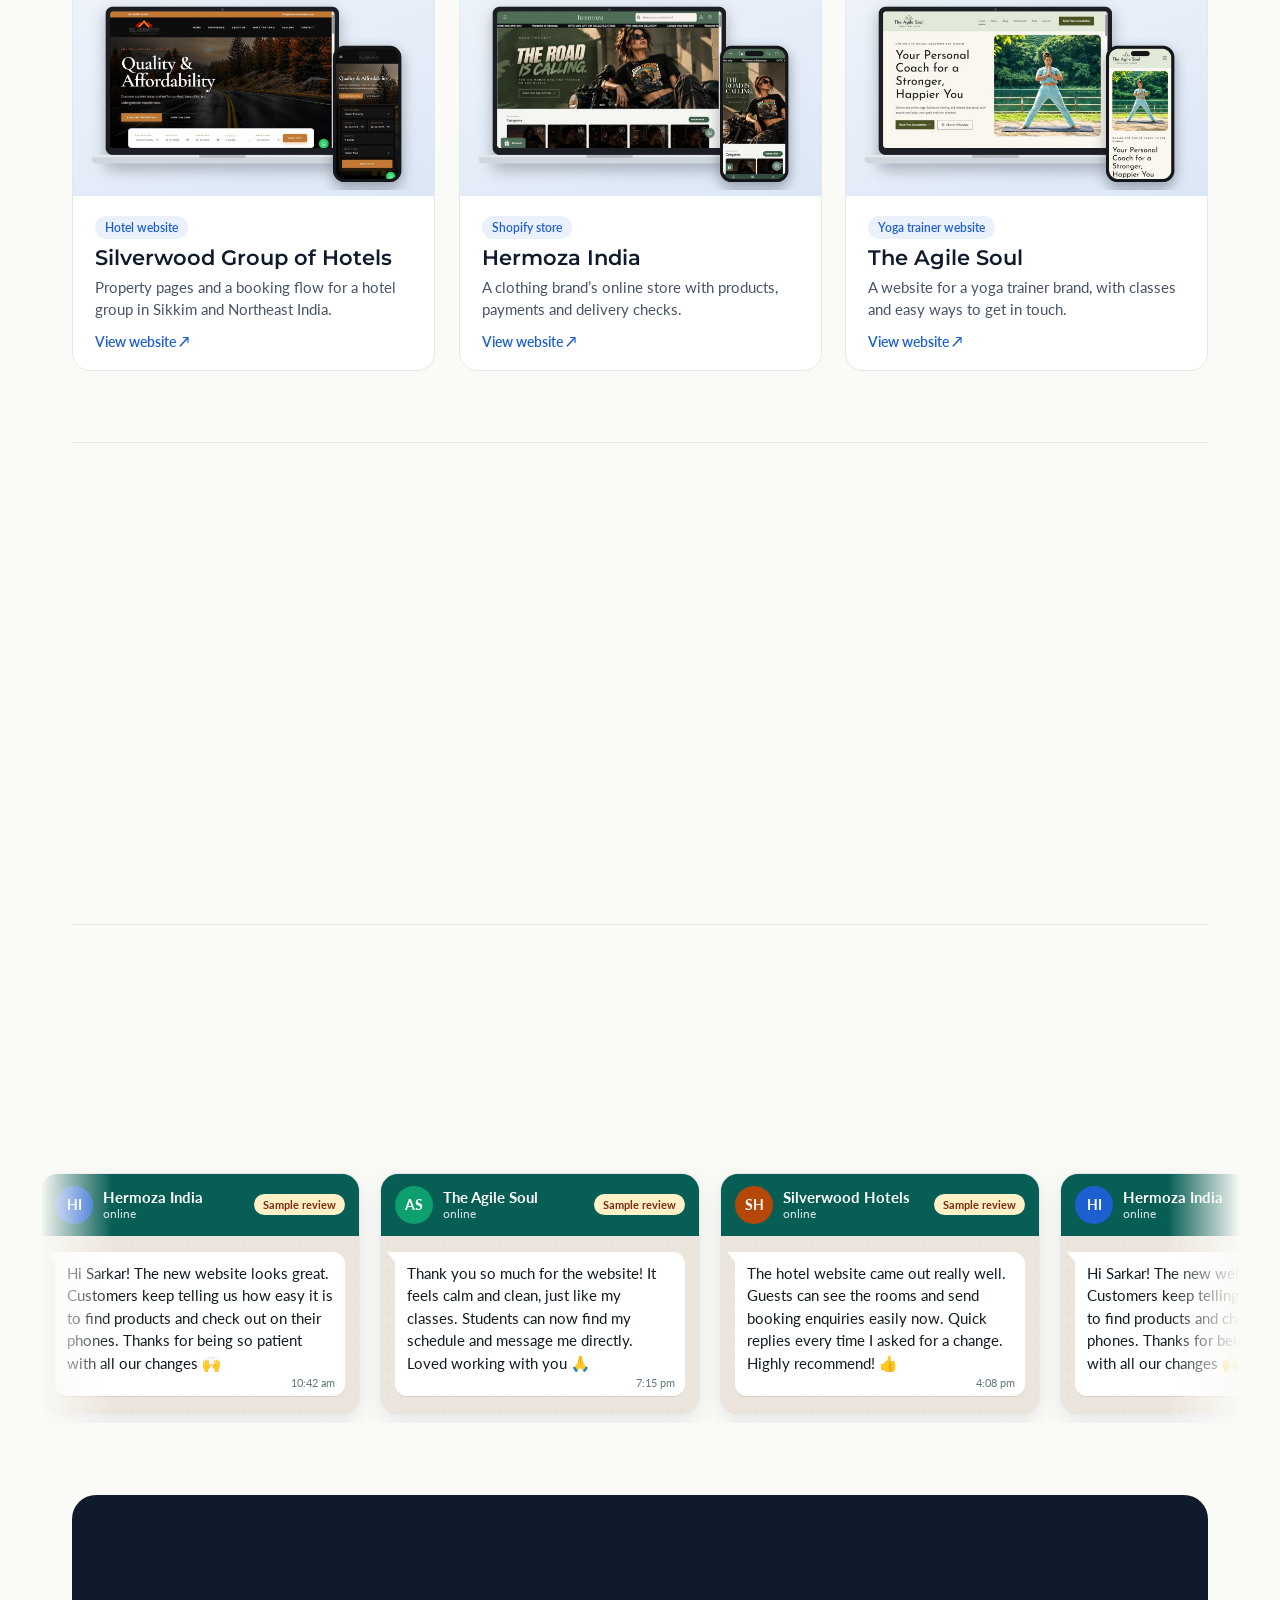
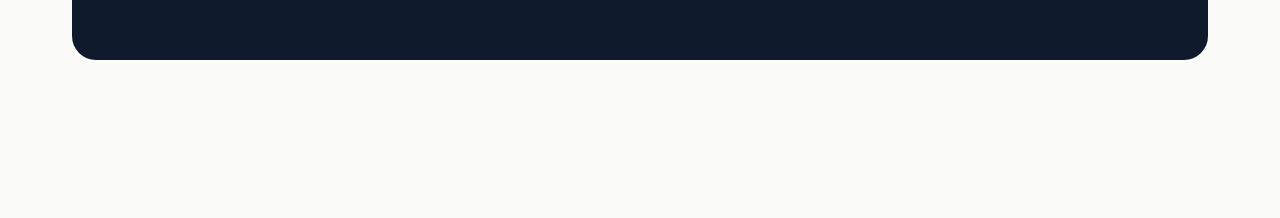
==== commit cbe4420e: "Rename Work nav link to My work Co-Authored-By: Claude Opus 5.5 <noreply@anthropic.com> Claude-Sessi" ====
--- a/index.html
+++ b/index.html
@@ -108,7 +108,7 @@
 <svg class="i-close" aria-hidden="true" width="26" height="26" viewBox="0 0 24 24" fill="none" stroke="currentColor" stroke-width="2" stroke-linecap="round"><path d="M18 6 6 18M6 6l12 12"></path></svg>
 </button>
 <nav id="site-nav" class="site-nav" aria-label="Main">
-<a href="#work" style="color: #0F1B2D; padding: 12px 0">Work</a>
+<a href="#work" style="color: #0F1B2D; padding: 12px 0">My work</a>
 <a href="#services" style="color: #0F1B2D; padding: 12px 0">Services</a>
 <a href="#process" style="color: #0F1B2D; padding: 12px 0">How it works</a>
 <a href="about.html" style="color: #0F1B2D; padding: 12px 0">About me</a>
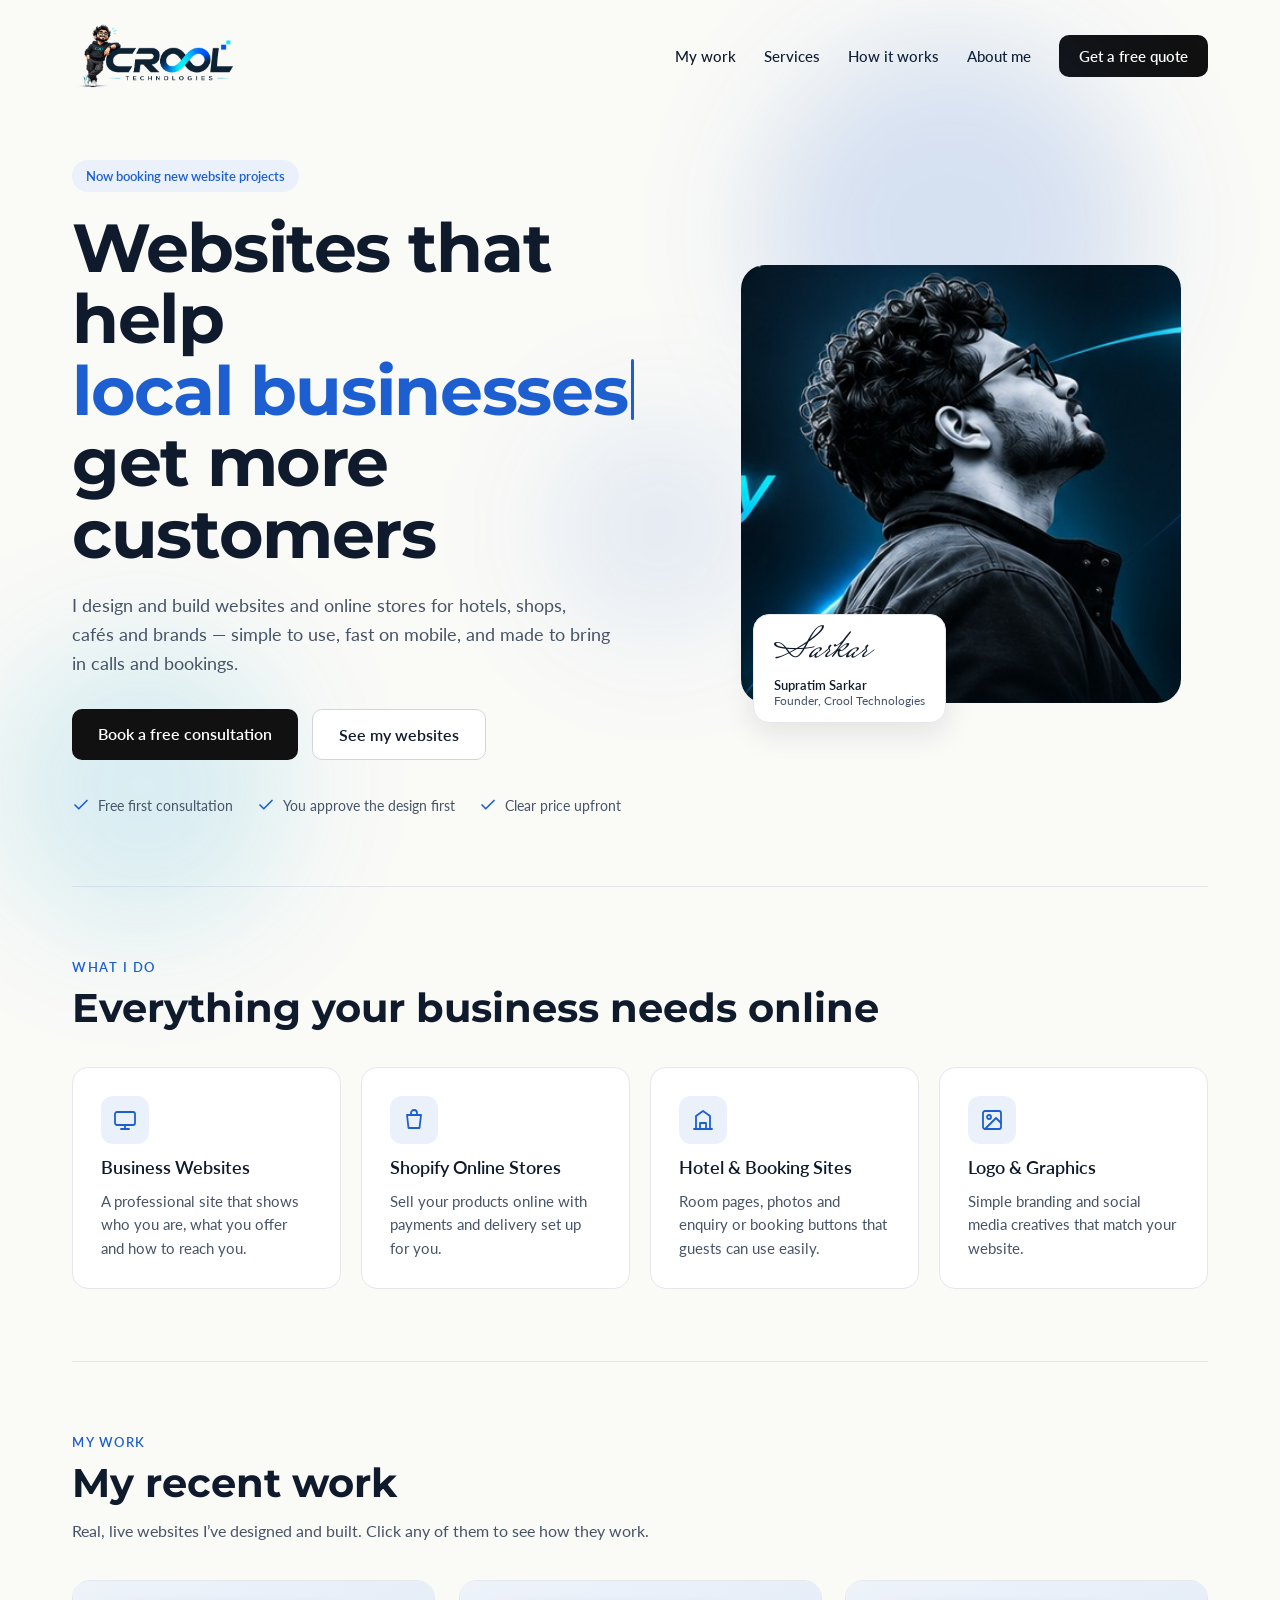
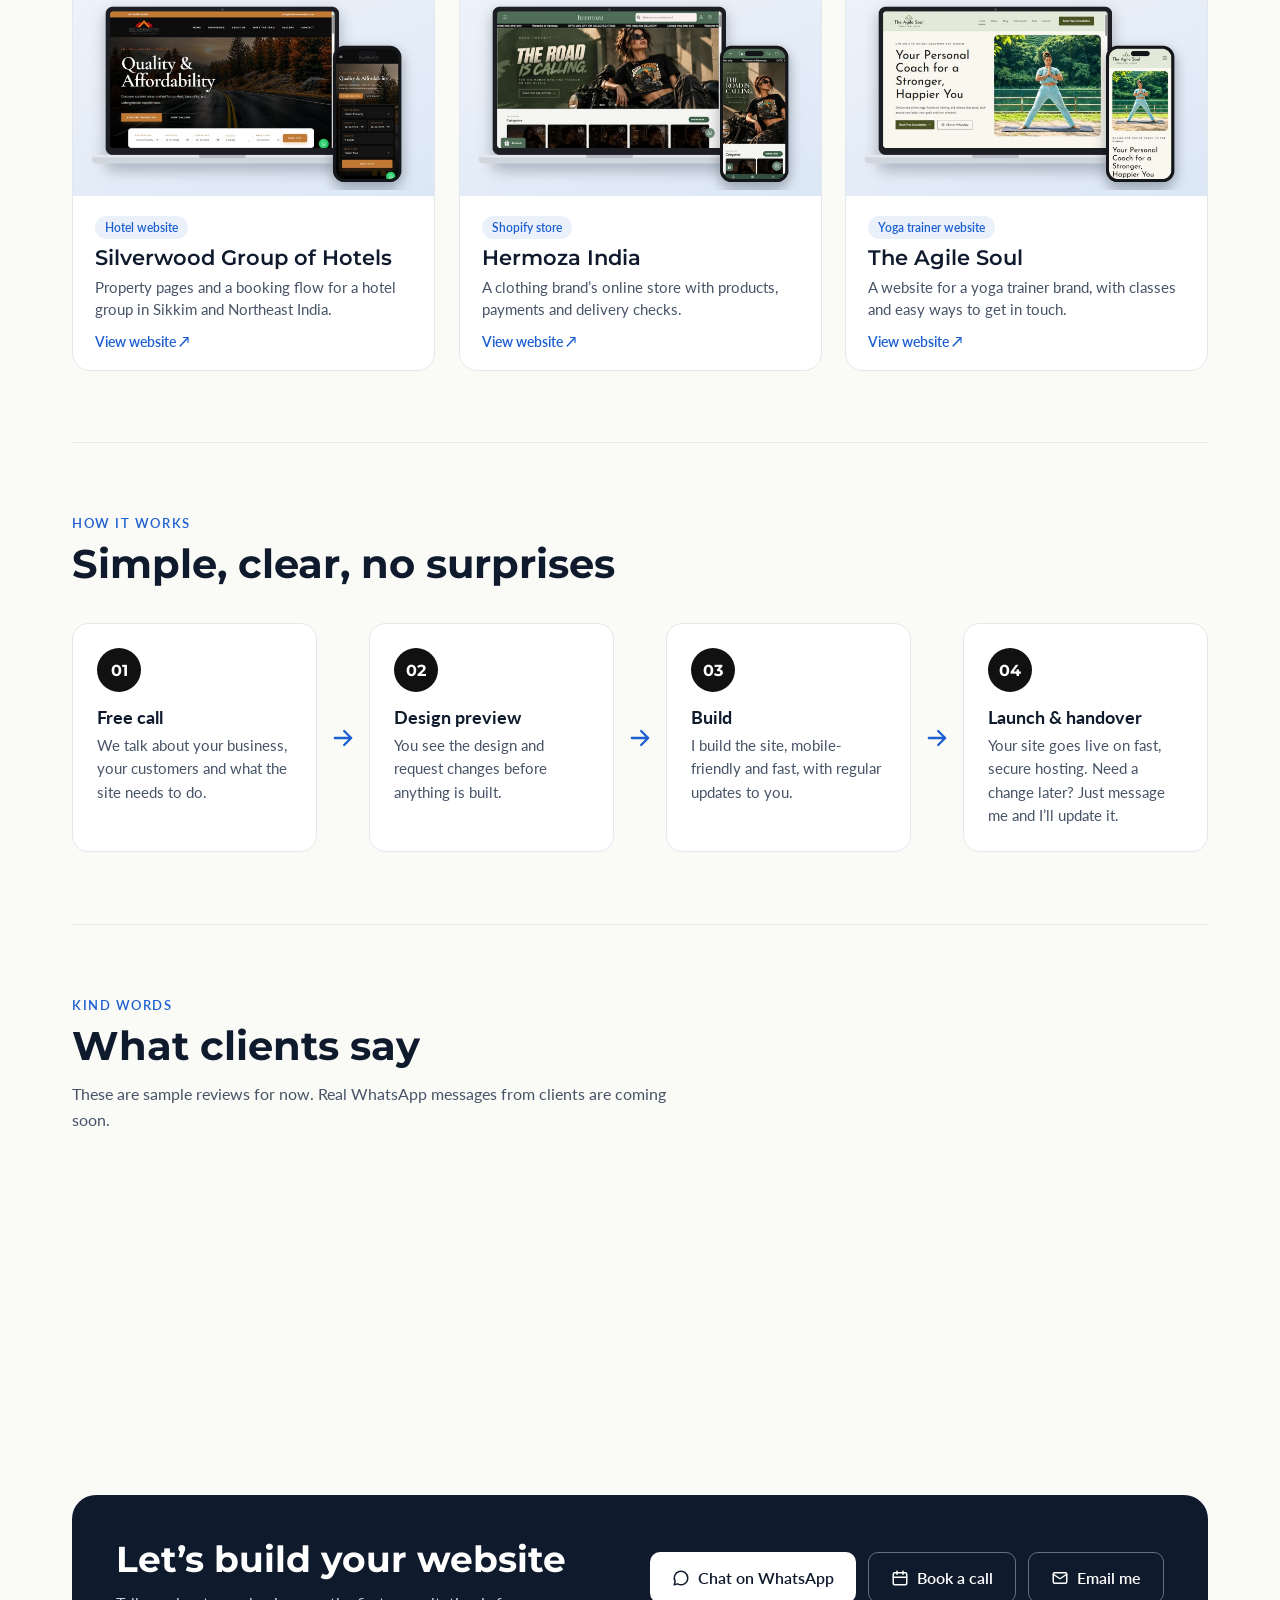
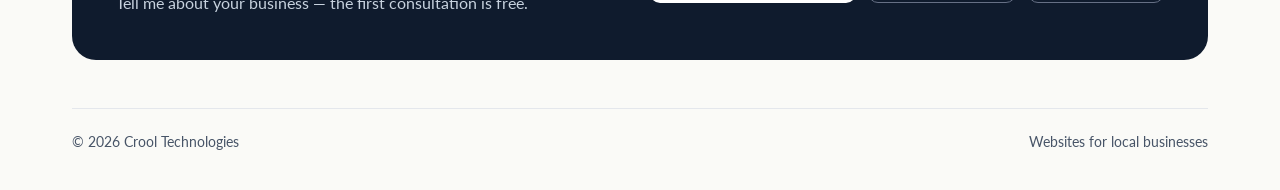
==== commit 754958d9: "Pre-fill Chat on WhatsApp message Co-Authored-By: Claude Opus 5.5 <noreply@anthropic.com> Claude-Ses" ====
--- a/index.html
+++ b/index.html
@@ -276,7 +276,7 @@
 <p style="margin: 0; font-size: 16px; line-height: 1.6; color: #C7D2DE">Tell me about your business — the first consultation is free.</p>
 </div>
 <div style="display: flex; flex-wrap: wrap; gap: 12px">
-<a href="https://wa.me/919676737016" style="display: flex; align-items: center; gap: 8px; background: #FFFFFF; color: #0F1B2D; font-weight: 600; border-radius: 10px; padding: 15px 22px"><svg aria-hidden="true" width="18" height="18" viewBox="0 0 24 24" fill="none" stroke="currentColor" stroke-width="2" stroke-linecap="round" stroke-linejoin="round"><path d="M21 12a9 9 0 0 1-13.5 7.8L3 21l1.2-4.4A9 9 0 1 1 21 12z"></path></svg>Chat on WhatsApp</a>
+<a href="https://wa.me/919676737016?text=Hi%20Sarkar%21%20%F0%9F%91%8B%20I%20saw%20your%20work%20on%20the%20Crool%20Technologies%20website%20and%20I%20have%20a%20project%20in%20mind.%20Can%20we%20chat%3F" target="_blank" rel="noopener" style="display: flex; align-items: center; gap: 8px; background: #FFFFFF; color: #0F1B2D; font-weight: 600; border-radius: 10px; padding: 15px 22px"><svg aria-hidden="true" width="18" height="18" viewBox="0 0 24 24" fill="none" stroke="currentColor" stroke-width="2" stroke-linecap="round" stroke-linejoin="round"><path d="M21 12a9 9 0 0 1-13.5 7.8L3 21l1.2-4.4A9 9 0 1 1 21 12z"></path></svg>Chat on WhatsApp</a>
 <a href="#book" data-open-booking style="display: flex; align-items: center; gap: 8px; color: #FFFFFF; font-weight: 600; border: 1px solid #667085; border-radius: 10px; padding: 15px 22px"><svg aria-hidden="true" width="18" height="18" viewBox="0 0 24 24" fill="none" stroke="currentColor" stroke-width="2" stroke-linecap="round" stroke-linejoin="round"><rect x="3" y="5" width="18" height="16" rx="2"></rect><path d="M16 3v4M8 3v4M3 11h18"></path></svg>Book a call</a>
 <a href="mailto:supratimsarkar1@gmail.com" style="display: flex; align-items: center; gap: 8px; color: #FFFFFF; font-weight: 600; border: 1px solid #667085; border-radius: 10px; padding: 15px 22px"><svg aria-hidden="true" width="18" height="18" viewBox="0 0 24 24" fill="none" stroke="currentColor" stroke-width="2" stroke-linecap="round" stroke-linejoin="round"><rect x="3" y="5" width="18" height="14" rx="2"></rect><path d="m3 7 9 6 9-6"></path></svg>Email me</a>
 </div>
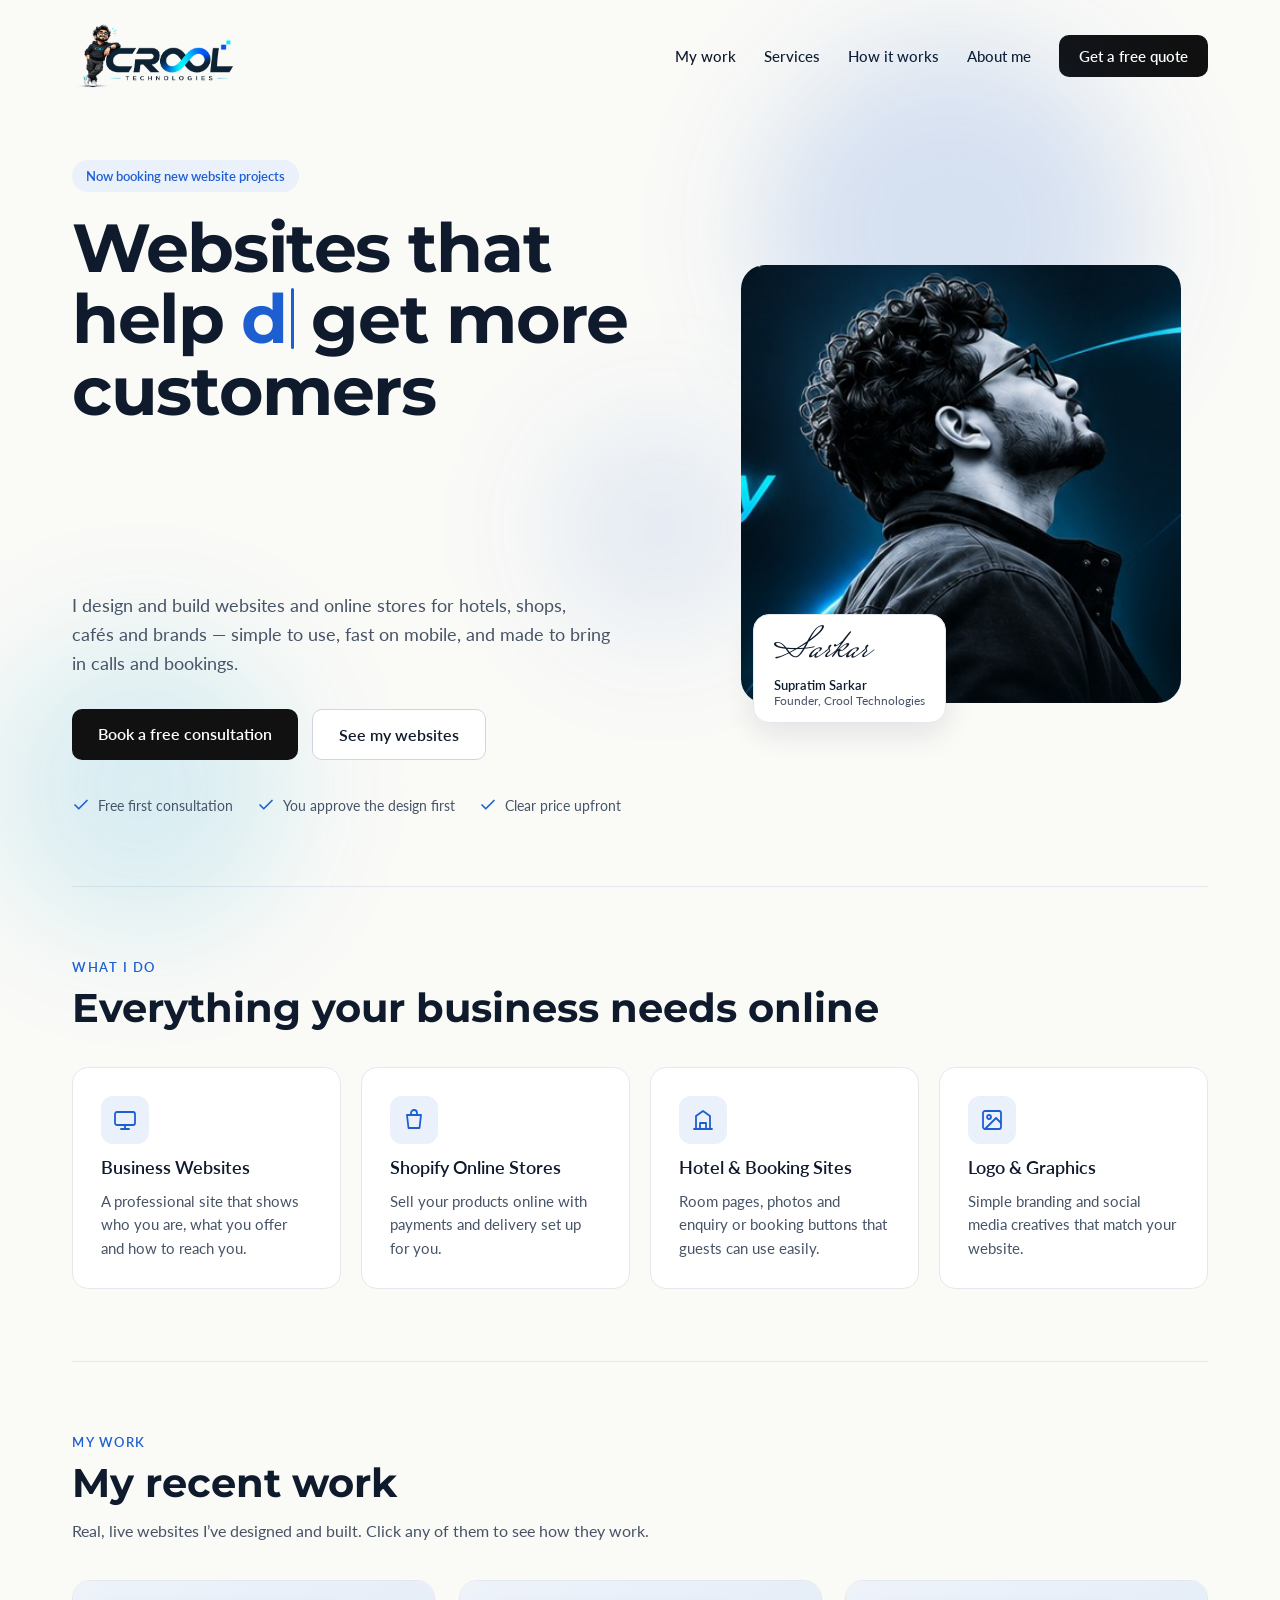
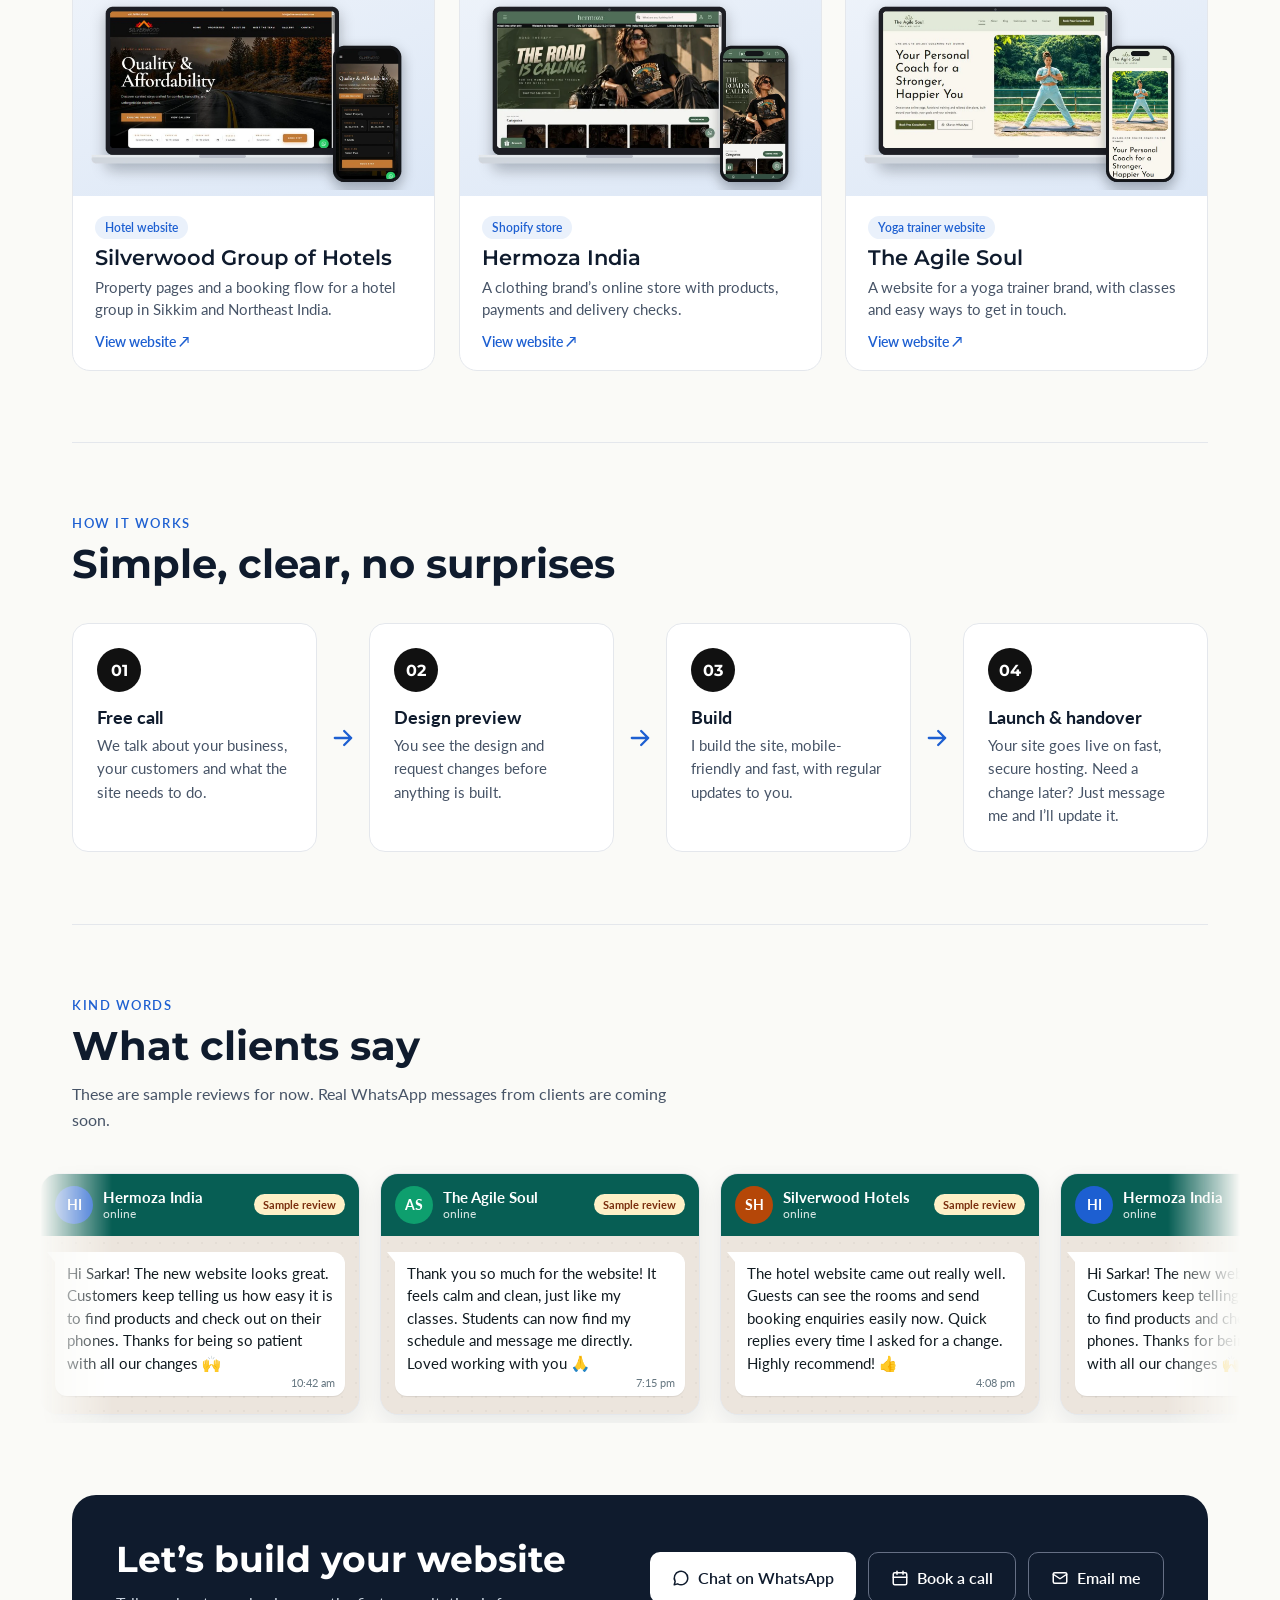
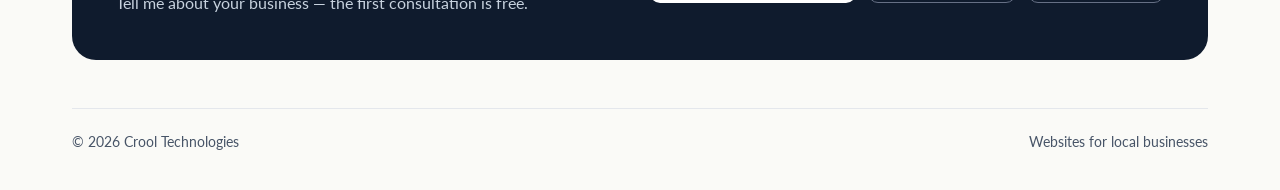
==== commit d959d5e6: "Favicon: Riku on a blue circle Co-Authored-By: Claude Opus 5.5 <noreply@anthropic.com> Claude-Sessio" ====
--- a/index.html
+++ b/index.html
@@ -9,7 +9,8 @@
 <meta property="og:description" content="Websites and online stores for hotels, shops, cafés and brands. Free first consultation.">
 <meta property="og:image" content="assets/portrait.jpg">
 <meta property="og:type" content="website">
-<link rel="icon" href="assets/favicon.png">
+<link rel="icon" href="favicon.ico" sizes="any">
+<link rel="icon" type="image/png" sizes="32x32" href="assets/favicon-32.png">
 <link rel="apple-touch-icon" href="assets/favicon.png">
 <link rel="preconnect" href="https://fonts.googleapis.com">
 <link rel="preconnect" href="https://fonts.gstatic.com" crossorigin>
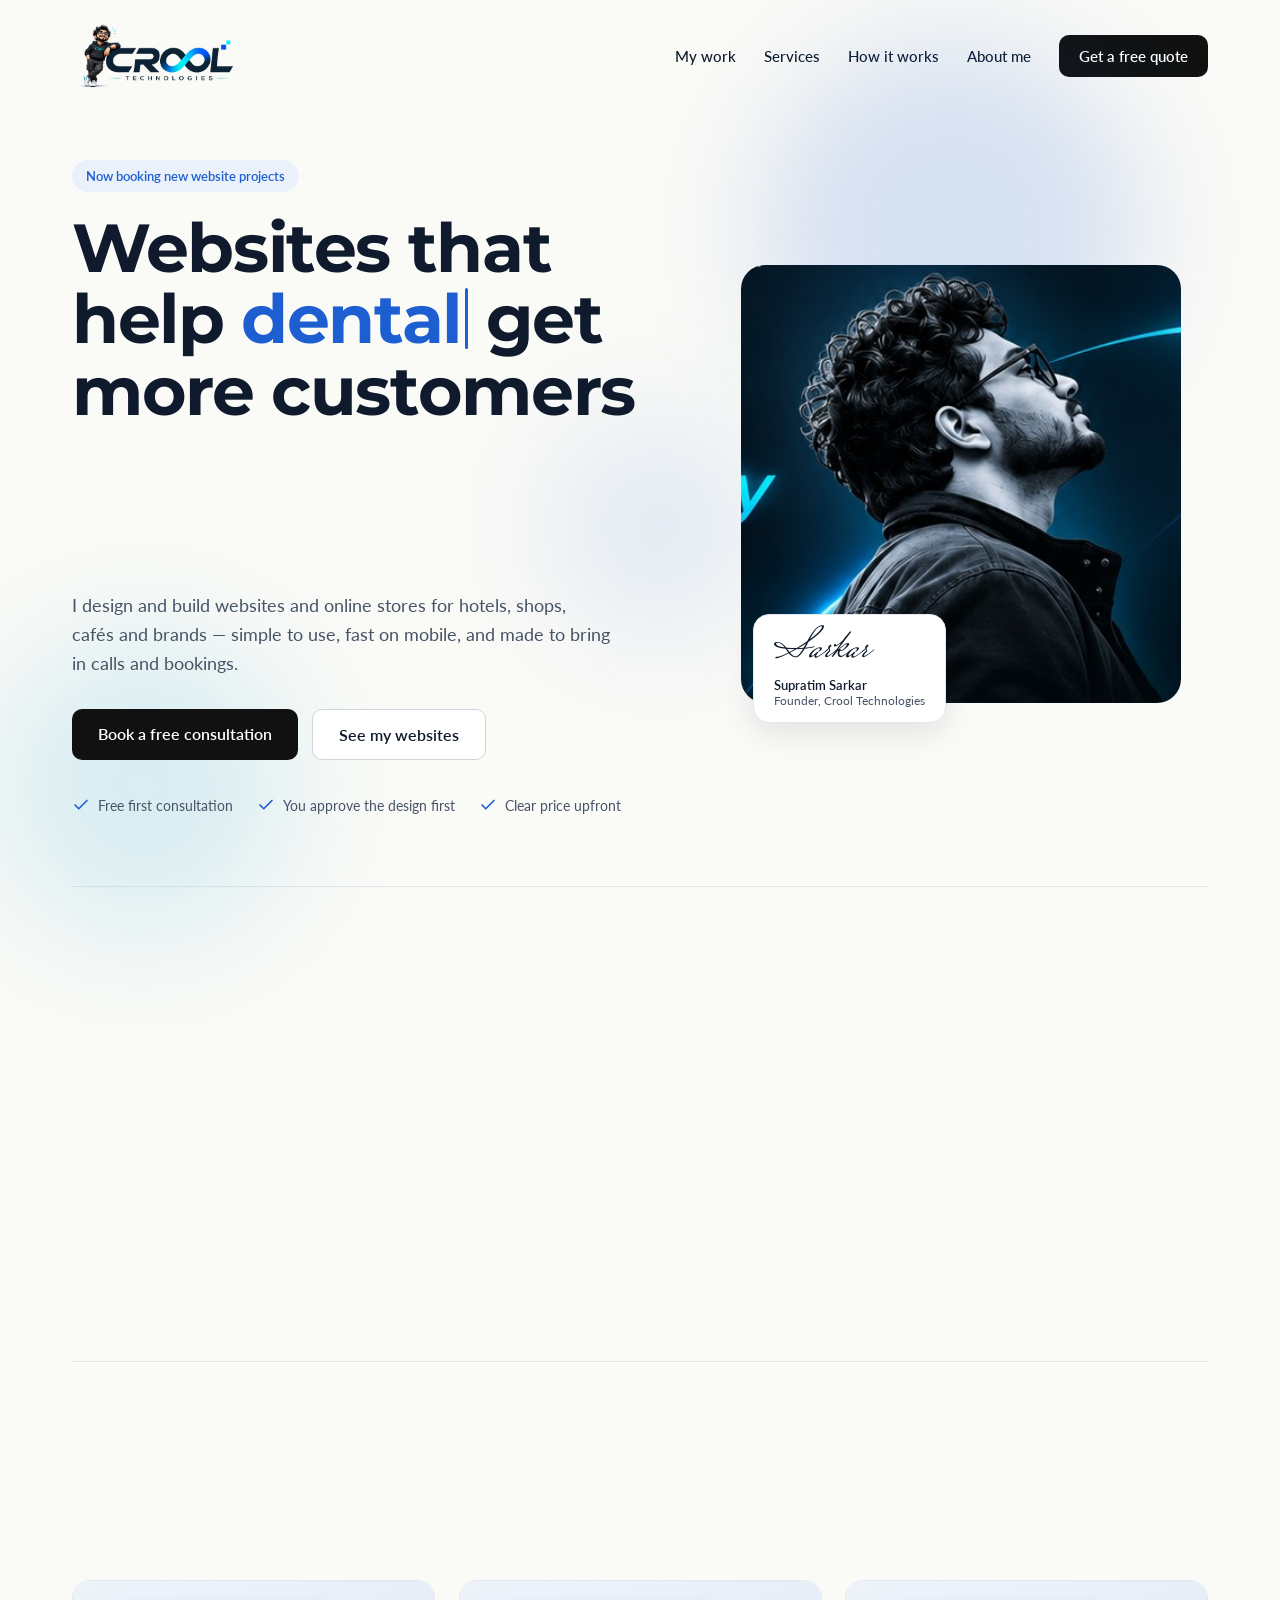
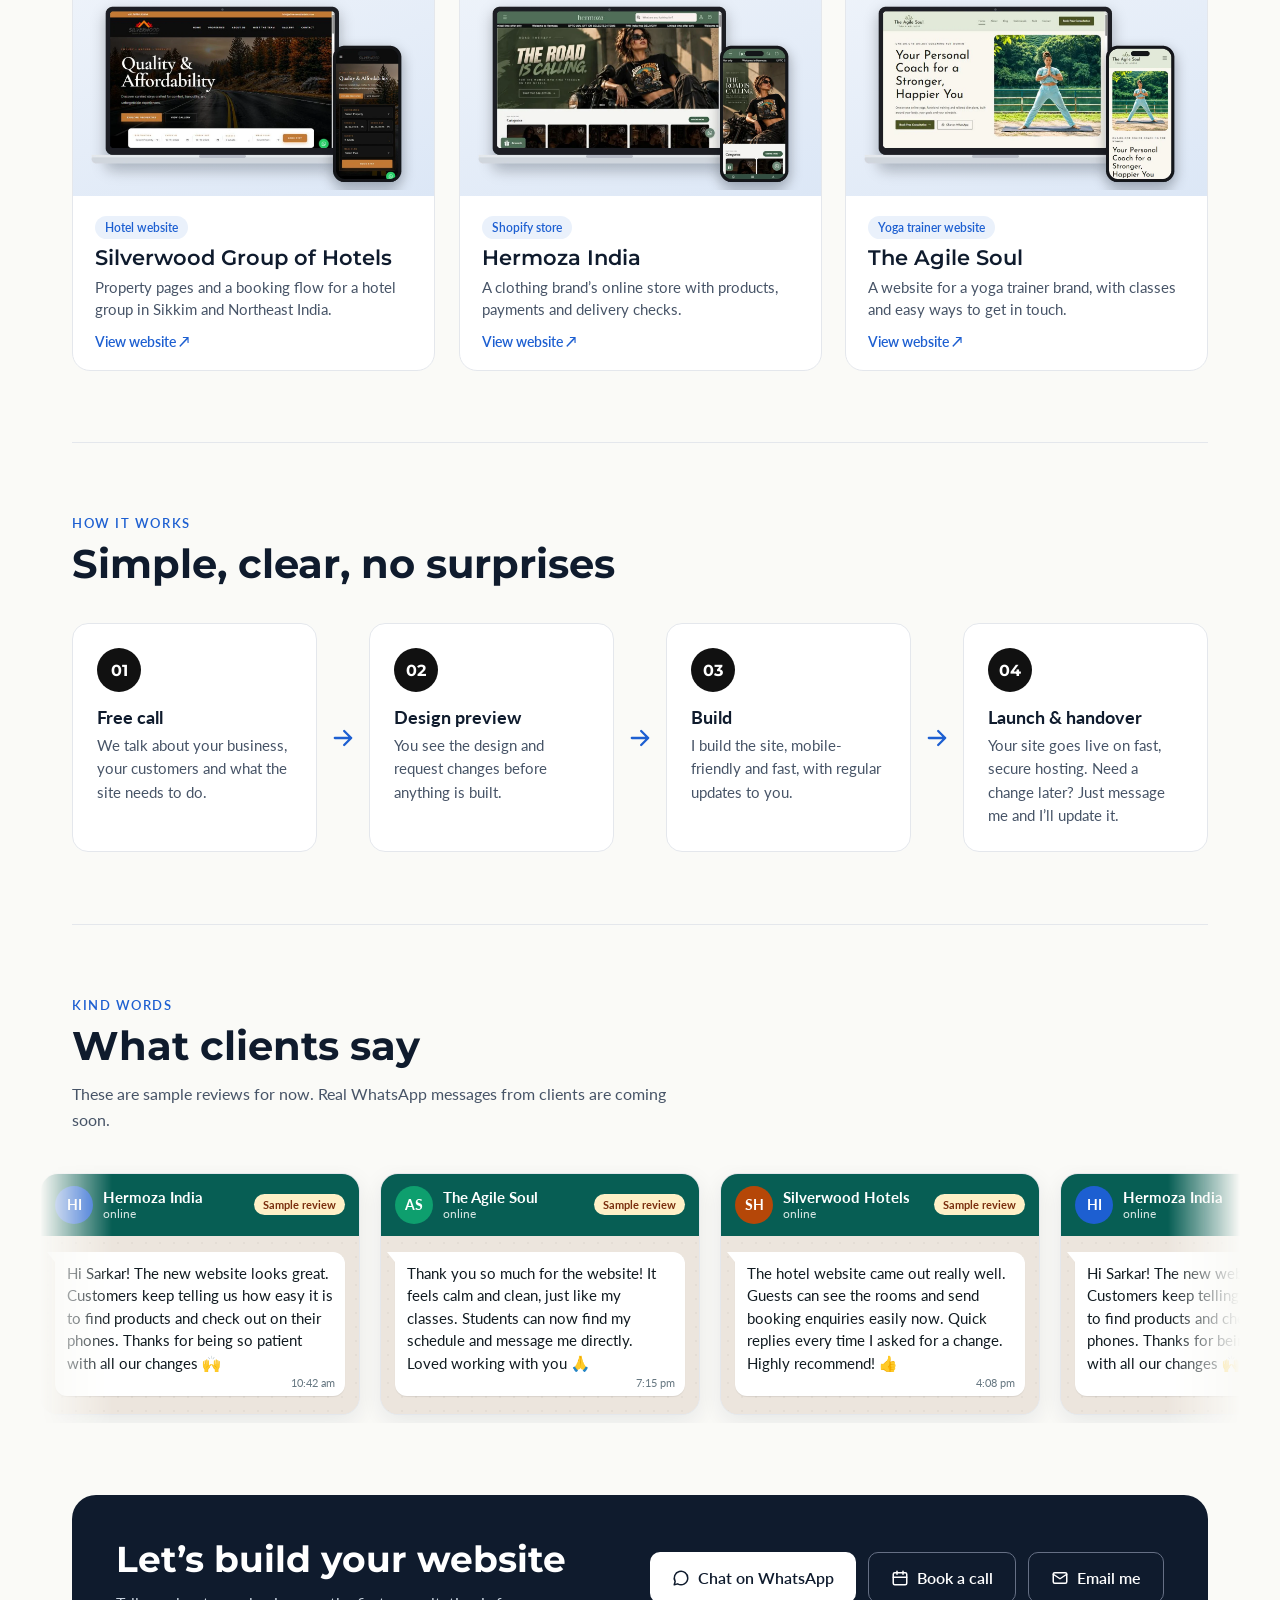
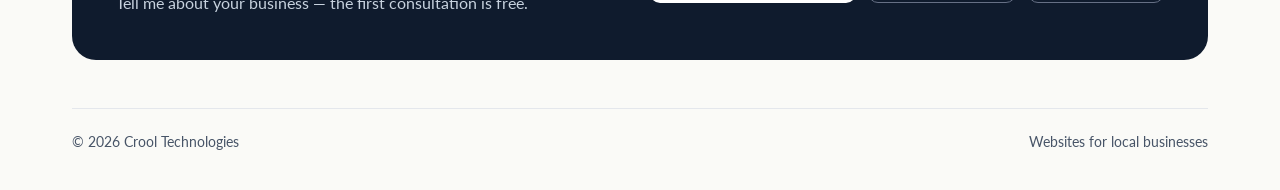
==== commit 84545bd7: "Intro loader: spinning Riku flies into header logo, once per visit Co-Authored-By: Claude Opus 5.5 <" ====
--- a/index.html
+++ b/index.html
@@ -92,6 +92,9 @@
   #contact{padding:28px !important}
 }
 </style>
+<script>try{if(!sessionStorage.getItem('crool-intro')&&!matchMedia('(prefers-reduced-motion: reduce)').matches){document.documentElement.classList.add('loading');setTimeout(function(){document.documentElement.classList.remove('loading','loader-active')},6000)}}catch(e){}</script>
+<link rel="stylesheet" href="loader.css">
+<script src="loader.js" defer></script>
 <script>if(!matchMedia('(prefers-reduced-motion: reduce)').matches)document.documentElement.classList.add('js-anim')</script>
 <link rel="stylesheet" href="anim.css">
 <script src="anim.js" defer></script>
--- a/loader.css
+++ b/loader.css
@@ -0,0 +1,27 @@
+/* Intro loader: Riku spins, then flies into the header logo (once per visit) */
+html.loading::after{content:"";position:fixed;inset:0;background:#0B1B2B;z-index:9998}
+html.loader-active{overflow:hidden}
+html.loader-active .site-logo{opacity:0}
+.site-logo{transition:opacity .35s ease}
+
+#crool-loader{position:fixed;inset:0;z-index:9999;display:flex;align-items:center;justify-content:center;
+  background:radial-gradient(circle at 50% 45%,#12345A 0%,#0B1B2B 55%,#071320 100%);transition:opacity .6s ease}
+#crool-loader.fade{opacity:0}
+#crool-loader .ld-stage{position:relative;width:150px;height:150px;perspective:700px}
+#crool-loader .ld-ring{position:absolute;inset:-18px;border-radius:50%;
+  background:conic-gradient(from 0deg,transparent 0 55%,#00E5FF 75%,#1D5FD1 90%,transparent 100%);
+  -webkit-mask:radial-gradient(farthest-side,transparent calc(100% - 4px),#000 calc(100% - 3px));
+  mask:radial-gradient(farthest-side,transparent calc(100% - 4px),#000 calc(100% - 3px));
+  animation:ld-ring .9s linear infinite;filter:drop-shadow(0 0 10px rgba(0,229,255,.7));transition:opacity .3s ease}
+#crool-loader .ld-glow{position:absolute;inset:-40px;border-radius:50%;background:radial-gradient(circle,rgba(0,229,255,.35),transparent 65%);
+  animation:ld-pulse 1.2s ease-in-out infinite;transition:opacity .3s ease}
+#crool-loader .ld-coin{position:absolute;inset:0;border-radius:50%;transform-style:preserve-3d;animation:ld-spin 1.3s cubic-bezier(.65,0,.35,1) infinite;
+  box-shadow:0 0 40px rgba(0,229,255,.45)}
+#crool-loader .ld-coin img{width:100%;height:100%;display:block;border-radius:50%;backface-visibility:visible}
+#crool-loader .ld-fly{position:fixed;left:0;top:0;transform-origin:0 0;will-change:transform,opacity;
+  transition:transform .75s cubic-bezier(.7,0,.2,1),opacity .35s ease .55s}
+#crool-loader.flying .ld-ring,#crool-loader.flying .ld-glow{opacity:0}
+
+@keyframes ld-spin{0%{transform:rotateY(0) scale(1)}50%{transform:rotateY(540deg) scale(1.08)}100%{transform:rotateY(720deg) scale(1)}}
+@keyframes ld-ring{to{transform:rotate(360deg)}}
+@keyframes ld-pulse{0%,100%{opacity:.55;transform:scale(.92)}50%{opacity:1;transform:scale(1.06)}}
